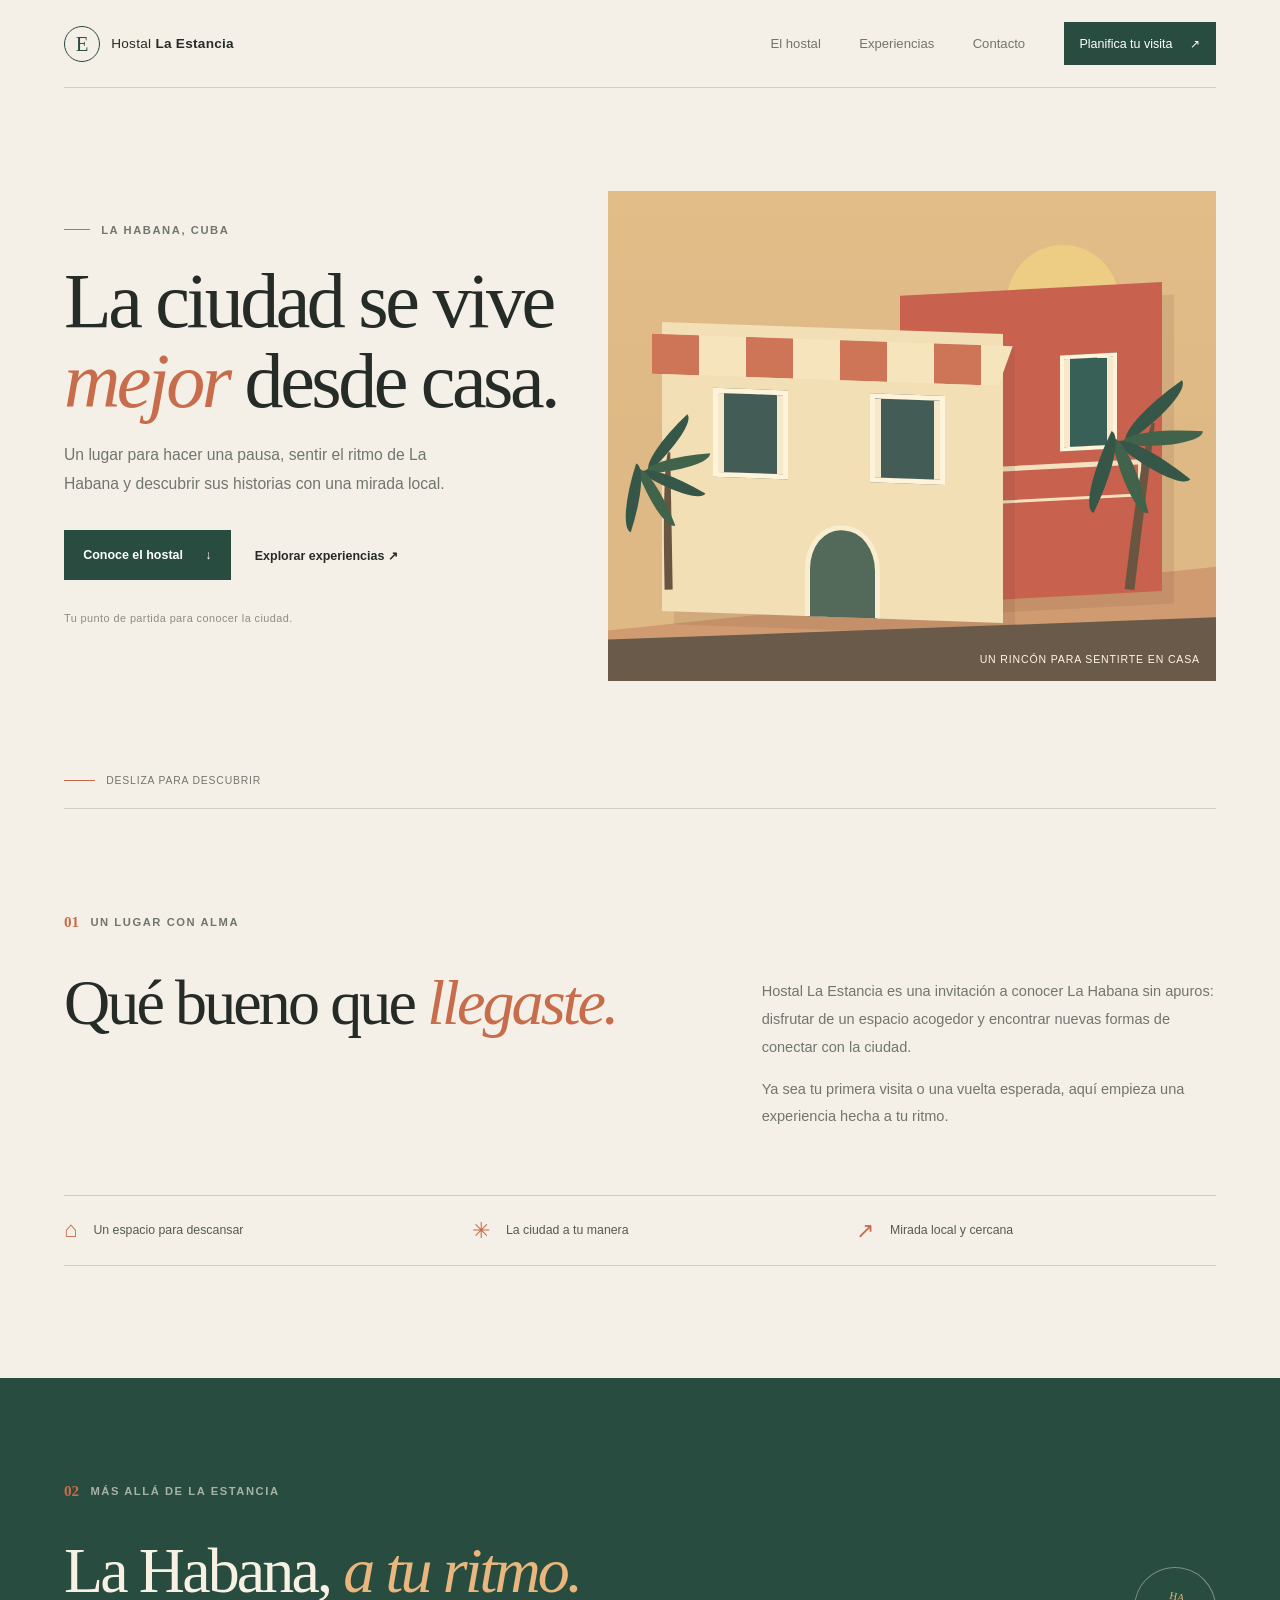
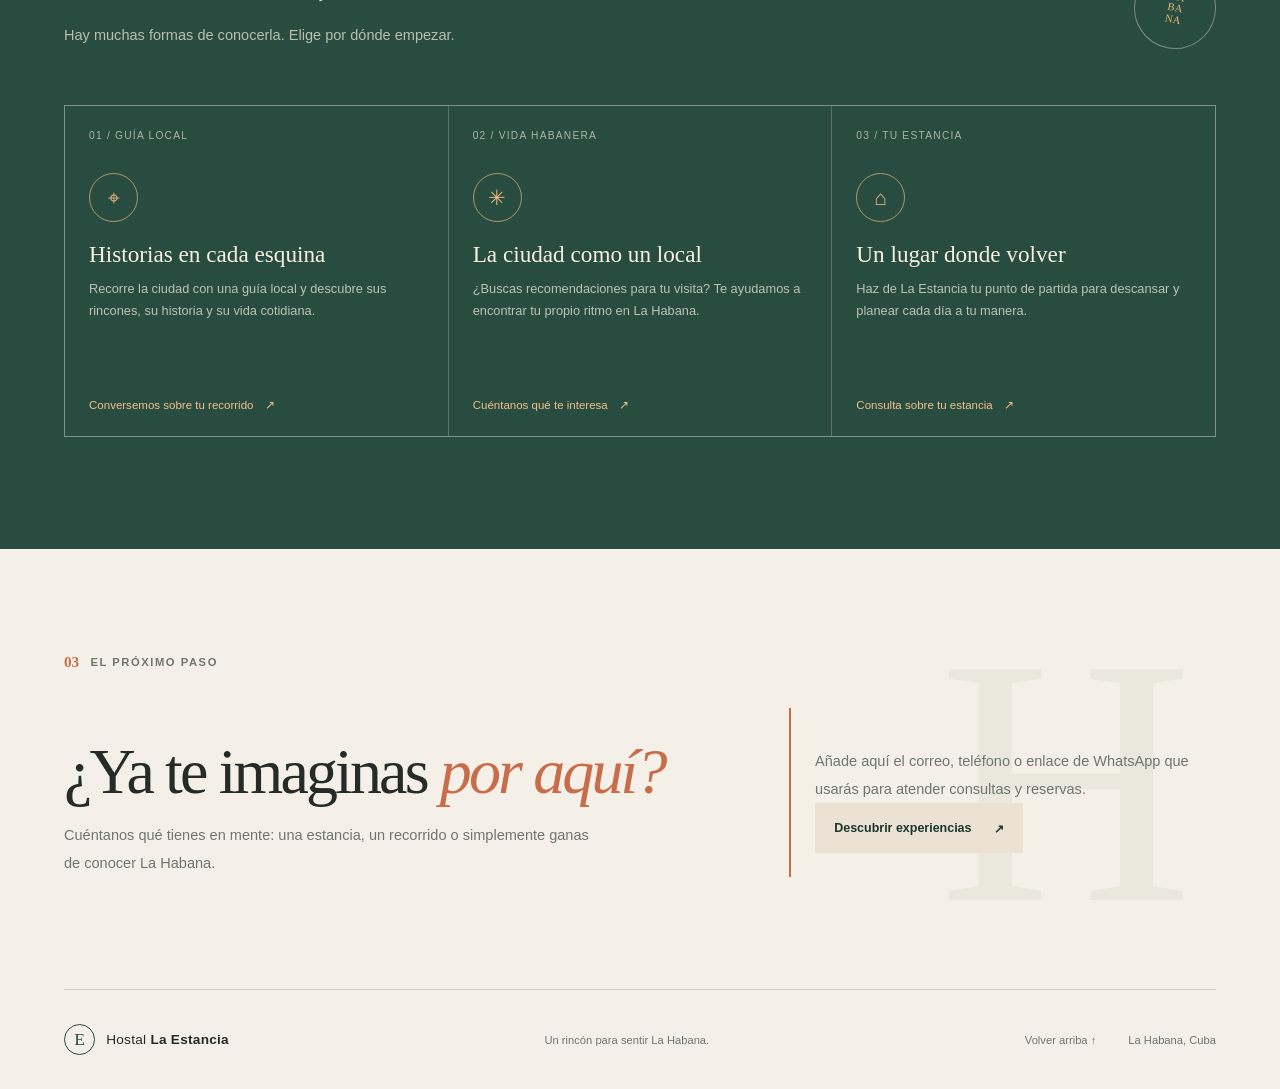
==== index.html @ 51feca21 "Agregar archivos HTML, CSS y JavaScript para la estructura y funcionalidad del sitio web del Hostal " ====
<!doctype html>
<html lang="es">
  <head>
    <meta charset="utf-8">
    <meta name="viewport" content="width=device-width, initial-scale=1">
    <meta name="theme-color" content="#f5f0e7">
    <meta
      name="description"
      content="Descubre Hostal La Estancia: un lugar acogedor para alojarte y conocer La Habana con una mirada local."
    >
    <title>Hostal La Estancia | Vive La Habana</title>
    <link rel="stylesheet" href="styles.css">
    <script src="script.js" defer></script>
  </head>
  <body>
    <a class="skip-link" href="#contenido">Saltar al contenido</a>

    <header class="site-header">
      <a class="brand" href="#inicio" aria-label="Hostal La Estancia, inicio">
        <span class="brand__mark" aria-hidden="true">E</span>
        <span class="brand__name">Hostal <strong>La Estancia</strong></span>
      </a>
      <button
        class="nav-toggle"
        type="button"
        aria-expanded="false"
        aria-controls="site-nav"
        aria-label="Abrir menú"
      >
        <span></span>
        <span></span>
      </button>
      <nav class="site-nav" id="site-nav" aria-label="Navegación principal">
        <a href="#estancia">El hostal</a>
        <a href="#experiencias">Experiencias</a>
        <a href="#contacto">Contacto</a>
        <a class="nav-cta" href="#contacto">Planifica tu visita <span aria-hidden="true">↗</span></a>
      </nav>
    </header>

    <main id="contenido">
      <section class="hero section-wrap" id="inicio" aria-labelledby="hero-title">
        <div class="hero__copy">
          <p class="eyebrow"><span class="eyebrow__line"></span> La Habana, Cuba</p>
          <h1 id="hero-title">La ciudad se vive <em>mejor</em> desde casa.</h1>
          <p class="hero__intro">
            Un lugar para hacer una pausa, sentir el ritmo de La Habana y descubrir
            sus historias con una mirada local.
          </p>
          <div class="hero__actions">
            <a class="button button--dark" href="#estancia">Conoce el hostal <span aria-hidden="true">↓</span></a>
            <a class="text-link" href="#experiencias">Explorar experiencias <span aria-hidden="true">↗</span></a>
          </div>
          <p class="hero__note">Tu punto de partida para conocer la ciudad.</p>
        </div>
        <div class="hero-art" role="img" aria-label="Ilustración de una calle habanera con balcones y palmeras">
          <div class="hero-art__sun"></div>
          <div class="hero-art__building hero-art__building--back">
            <span class="hero-art__window"></span>
            <span class="hero-art__window"></span>
            <span class="hero-art__balcony"></span>
          </div>
          <div class="hero-art__building hero-art__building--front">
            <span class="hero-art__awning"></span>
            <span class="hero-art__window"></span>
            <span class="hero-art__window"></span>
            <span class="hero-art__door"></span>
          </div>
          <div class="hero-art__palm hero-art__palm--one"><i></i><i></i><i></i><i></i><i></i></div>
          <div class="hero-art__palm hero-art__palm--two"><i></i><i></i><i></i><i></i><i></i></div>
          <div class="hero-art__street"></div>
          <span class="hero-art__caption">Un rincón para sentirte en casa</span>
        </div>
        <a class="scroll-cue" href="#estancia" aria-label="Desplazarse a la sección El hostal">
          <span></span> Desliza para descubrir
        </a>
      </section>

      <section class="intro section-wrap" id="estancia" aria-labelledby="intro-title">
        <div class="section-kicker"><span>01</span> Un lugar con alma</div>
        <div class="intro__content">
          <h2 id="intro-title">Qué bueno que <em>llegaste.</em></h2>
          <div class="intro__text">
            <p>
              Hostal La Estancia es una invitación a conocer La Habana sin apuros:
              disfrutar de un espacio acogedor y encontrar nuevas formas de conectar
              con la ciudad.
            </p>
            <p>
              Ya sea tu primera visita o una vuelta esperada, aquí empieza una
              experiencia hecha a tu ritmo.
            </p>
          </div>
        </div>
        <div class="values-strip">
          <div><span class="value-icon" aria-hidden="true">⌂</span><span>Un espacio para descansar</span></div>
          <div><span class="value-icon" aria-hidden="true">✳</span><span>La ciudad a tu manera</span></div>
          <div><span class="value-icon" aria-hidden="true">↗</span><span>Mirada local y cercana</span></div>
        </div>
      </section>

      <section class="experiences" id="experiencias" aria-labelledby="experiences-title">
        <div class="section-wrap">
          <div class="section-kicker section-kicker--light"><span>02</span> Más allá de la estancia</div>
          <div class="experiences__heading">
            <div>
              <h2 id="experiences-title">La Habana, <em>a tu ritmo.</em></h2>
              <p>Hay muchas formas de conocerla. Elige por dónde empezar.</p>
            </div>
            <span class="experiences__stamp" aria-hidden="true">HA<br>BA<br>NA</span>
          </div>
          <div class="experience-grid">
            <article class="experience-card experience-card--guide">
              <span class="experience-card__number">01 / GUÍA LOCAL</span>
              <div class="experience-card__icon" aria-hidden="true">⌖</div>
              <h3>Historias en cada esquina</h3>
              <p>Recorre la ciudad con una guía local y descubre sus rincones, su historia y su vida cotidiana.</p>
              <a href="#contacto" class="experience-card__link">Conversemos sobre tu recorrido <span aria-hidden="true">↗</span></a>
            </article>
            <article class="experience-card experience-card--city">
              <span class="experience-card__number">02 / VIDA HABANERA</span>
              <div class="experience-card__icon" aria-hidden="true">✳</div>
              <h3>La ciudad como un local</h3>
              <p>¿Buscas recomendaciones para tu visita? Te ayudamos a encontrar tu propio ritmo en La Habana.</p>
              <a href="#contacto" class="experience-card__link">Cuéntanos qué te interesa <span aria-hidden="true">↗</span></a>
            </article>
            <article class="experience-card experience-card--stay">
              <span class="experience-card__number">03 / TU ESTANCIA</span>
              <div class="experience-card__icon" aria-hidden="true">⌂</div>
              <h3>Un lugar donde volver</h3>
              <p>Haz de La Estancia tu punto de partida para descansar y planear cada día a tu manera.</p>
              <a href="#contacto" class="experience-card__link">Consulta sobre tu estancia <span aria-hidden="true">↗</span></a>
            </article>
          </div>
        </div>
      </section>

      <section class="contact section-wrap" id="contacto" aria-labelledby="contact-title">
        <div class="contact__ornament" aria-hidden="true">H</div>
        <div class="section-kicker"><span>03</span> El próximo paso</div>
        <div class="contact__content">
          <div>
            <h2 id="contact-title">¿Ya te imaginas <em>por aquí?</em></h2>
            <p>
              Cuéntanos qué tienes en mente: una estancia, un recorrido o simplemente
              ganas de conocer La Habana.
            </p>
          </div>
          <div class="contact__action">
            <p>Añade aquí el correo, teléfono o enlace de WhatsApp que usarás para atender consultas y reservas.</p>
            <a class="button button--light" href="#experiencias">Descubrir experiencias <span aria-hidden="true">↗</span></a>
          </div>
        </div>
      </section>
    </main>

    <footer class="site-footer">
      <a class="brand brand--footer" href="#inicio">
        <span class="brand__mark" aria-hidden="true">E</span>
        <span class="brand__name">Hostal <strong>La Estancia</strong></span>
      </a>
      <p>Un rincón para sentir La Habana.</p>
      <a class="footer-top" href="#inicio">Volver arriba ↑</a>
      <span class="footer-copy">La Habana, Cuba</span>
    </footer>
  </body>
</html>
---- styles.css ----
:root {
  color-scheme: light;
  --paper: #f5f0e7;
  --paper-deep: #ebe2d3;
  --ink: #252c27;
  --muted: #6f766f;
  --green: #284c3f;
  --green-dark: #19372e;
  --orange: #c86d4b;
  --yellow: #e8ba6e;
  --line: rgba(37, 44, 39, 0.18);
  --serif: Georgia, "Times New Roman", serif;
  --sans: "Segoe UI", Arial, sans-serif;
}

* {
  box-sizing: border-box;
}

html {
  scroll-behavior: smooth;
  scroll-padding-top: 6rem;
}

body {
  margin: 0;
  background: var(--paper);
  color: var(--ink);
  font-family: var(--sans);
  -webkit-font-smoothing: antialiased;
}

a {
  color: inherit;
}

a:focus-visible,
button:focus-visible {
  outline: 3px solid var(--orange);
  outline-offset: 4px;
}

.skip-link {
  position: absolute;
  z-index: 20;
  top: 0.75rem;
  left: 0.75rem;
  padding: 0.75rem 1rem;
  transform: translateY(-160%);
  background: var(--ink);
  color: white;
}

.skip-link:focus {
  transform: translateY(0);
}

.section-wrap,
.site-header,
.site-footer {
  width: min(100% - 8rem, 1280px);
  margin-inline: auto;
}

.site-header {
  position: relative;
  z-index: 5;
  display: flex;
  min-height: 88px;
  align-items: center;
  justify-content: space-between;
  border-bottom: 1px solid var(--line);
}

.brand {
  display: inline-flex;
  align-items: center;
  gap: 0.7rem;
  text-decoration: none;
}

.brand__mark {
  display: grid;
  width: 36px;
  aspect-ratio: 1;
  place-items: center;
  border: 1px solid var(--green);
  border-radius: 50%;
  color: var(--green);
  font-family: var(--serif);
  font-size: 1.3rem;
}

.brand__name {
  font-size: 0.85rem;
  letter-spacing: 0.02em;
}

.brand__name strong {
  font-weight: 700;
}

.site-nav {
  display: flex;
  align-items: center;
  gap: clamp(1.3rem, 3vw, 2.8rem);
}

.site-nav > a:not(.nav-cta) {
  color: var(--muted);
  font-size: 0.82rem;
  text-decoration: none;
  transition: color 160ms ease;
}

.site-nav > a:not(.nav-cta):hover,
.text-link:hover,
.footer-top:hover {
  color: var(--orange);
}

.nav-cta {
  display: inline-flex;
  min-height: 43px;
  align-items: center;
  gap: 1.1rem;
  padding: 0.65rem 1rem;
  background: var(--green);
  color: #fff;
  font-size: 0.78rem;
  text-decoration: none;
  transition: background 160ms ease;
}

.nav-cta:hover,
.button--dark:hover {
  background: var(--green-dark);
}

.nav-toggle {
  display: none;
}

.hero {
  position: relative;
  display: grid;
  min-height: min(720px, calc(100svh - 88px));
  grid-template-columns: 0.9fr 1.1fr;
  align-items: center;
  gap: 4%;
  padding-block: 4.5rem 6rem;
}

.hero__copy {
  position: relative;
  z-index: 1;
  max-width: 550px;
  padding-bottom: 1.5rem;
}

.eyebrow,
.section-kicker {
  display: flex;
  align-items: center;
  gap: 0.7rem;
  color: var(--muted);
  font-size: 0.7rem;
  font-weight: 600;
  letter-spacing: 0.14em;
  text-transform: uppercase;
}

.eyebrow__line {
  display: inline-block;
  width: 26px;
  height: 1px;
  background: var(--orange);
}

h1,
h2,
h3,
p {
  margin-top: 0;
}

h1,
h2 {
  font-family: var(--serif);
  font-weight: 500;
  letter-spacing: -0.045em;
}

.hero h1 {
  max-width: 570px;
  margin: 1.6rem 0 1.25rem;
  font-size: clamp(3.2rem, 6.1vw, 5.7rem);
  line-height: 1.02;
}

h1 em,
h2 em {
  color: var(--orange);
  font-weight: 500;
}

.hero__intro {
  max-width: 410px;
  margin-bottom: 2rem;
  color: var(--muted);
  font-size: 0.98rem;
  line-height: 1.85;
}

.hero__actions {
  display: flex;
  align-items: center;
  gap: 1.5rem;
}

.button {
  display: inline-flex;
  min-height: 50px;
  align-items: center;
  justify-content: center;
  gap: 1.4rem;
  padding: 0.85rem 1.2rem;
  font-size: 0.78rem;
  font-weight: 600;
  text-decoration: none;
  transition: background 160ms ease, color 160ms ease;
}

.button--dark {
  background: var(--green);
  color: #fff;
}

.text-link {
  color: var(--ink);
  font-size: 0.78rem;
  font-weight: 600;
  text-decoration: none;
  transition: color 160ms ease;
}

.hero__note {
  margin: 2rem 0 0;
  color: #8c8d82;
  font-size: 0.68rem;
  letter-spacing: 0.04em;
}

.hero-art {
  position: relative;
  min-height: 490px;
  overflow: hidden;
  isolation: isolate;
  background:
    linear-gradient(180deg, rgba(247, 214, 157, 0.12), transparent 49%),
    #dfb985;
}

.hero-art::before {
  position: absolute;
  z-index: -1;
  inset: auto -12% 0;
  height: 25%;
  background: #d19b71;
  content: "";
  transform: skewY(-6deg);
  transform-origin: right;
}

.hero-art__sun {
  position: absolute;
  top: 11%;
  right: 16%;
  width: 112px;
  aspect-ratio: 1;
  border-radius: 50%;
  background: #edcc83;
}

.hero-art__building {
  position: absolute;
  bottom: 17%;
  box-shadow: 12px 13px 0 rgba(112, 75, 58, 0.13);
}

.hero-art__building--back {
  z-index: 0;
  top: 20%;
  right: 9%;
  bottom: 17%;
  width: 43%;
  background: #c8624e;
  transform: skewY(-3deg);
}

.hero-art__building--front {
  z-index: 1;
  left: 9%;
  bottom: 13%;
  width: 56%;
  height: 59%;
  background: #f2dfb6;
  transform: skewY(2deg);
}

.hero-art__window {
  position: absolute;
  top: 22%;
  left: 15%;
  width: 22%;
  height: 31%;
  border: 5px solid #fff3d9;
  background: #435c55;
  box-shadow: inset 6px 0 #f6e8c9, inset -6px 0 #f6e8c9;
}

.hero-art__window + .hero-art__window {
  left: 61%;
}

.hero-art__building--back .hero-art__window {
  border-width: 4px;
  background: #396057;
}

.hero-art__balcony {
  position: absolute;
  top: 57%;
  left: 10%;
  width: 82%;
  height: 12%;
  border: 3px solid #f5e1be;
  border-top: 5px solid #f5e1be;
}

.hero-art__awning {
  position: absolute;
  top: 4%;
  left: -3%;
  width: 106%;
  height: 14%;
  background: repeating-linear-gradient(90deg, #ce7457 0 13%, #f6e4bd 13% 26%);
  clip-path: polygon(0 0, 100% 0, 96% 100%, 0 100%);
}

.hero-art__door {
  position: absolute;
  right: 36%;
  bottom: 0;
  width: 22%;
  height: 32%;
  border: 5px solid #f9edcf;
  border-bottom: 0;
  background: #536959;
  border-radius: 48% 48% 0 0;
}

.hero-art__palm {
  position: absolute;
  z-index: 2;
  bottom: 14%;
  width: 130px;
  height: 250px;
}

.hero-art__palm--one {
  right: 4%;
  transform: scale(0.82);
}

.hero-art__palm--two {
  left: -3%;
  bottom: 10%;
  transform: scale(0.67) rotate(-8deg);
}

.hero-art__palm::before {
  position: absolute;
  bottom: 0;
  left: 62px;
  width: 12px;
  height: 82%;
  border-radius: 80% 0 0;
  background: #695540;
  content: "";
  transform: rotate(7deg);
  transform-origin: bottom;
}

.hero-art__palm i {
  position: absolute;
  top: 20%;
  left: 57px;
  width: 100px;
  height: 24px;
  border-radius: 100% 0;
  background: #365747;
  transform: rotate(-35deg);
  transform-origin: left center;
}

.hero-art__palm i:nth-child(2) { transform: rotate(4deg); background: #41634b; }
.hero-art__palm i:nth-child(3) { transform: rotate(39deg); }
.hero-art__palm i:nth-child(4) { transform: rotate(77deg); background: #41634b; }
.hero-art__palm i:nth-child(5) { transform: rotate(116deg); }

.hero-art__street {
  position: absolute;
  z-index: 2;
  right: 0;
  bottom: 0;
  left: 0;
  height: 13%;
  background: #6a5a4a;
  clip-path: polygon(0 35%, 100% 0, 100% 100%, 0 100%);
}

.hero-art__caption {
  position: absolute;
  z-index: 3;
  right: 1rem;
  bottom: 1rem;
  color: #fff6e8;
  font-size: 0.66rem;
  letter-spacing: 0.08em;
  text-transform: uppercase;
}

.scroll-cue {
  position: absolute;
  bottom: 1.4rem;
  left: 0;
  display: flex;
  align-items: center;
  gap: 0.7rem;
  color: var(--muted);
  font-size: 0.65rem;
  letter-spacing: 0.08em;
  text-decoration: none;
  text-transform: uppercase;
}

.scroll-cue span {
  width: 31px;
  height: 1px;
  background: var(--orange);
}

.intro {
  padding-block: 6.5rem 7rem;
  border-top: 1px solid var(--line);
}

.section-kicker {
  color: var(--muted);
}

.section-kicker > span {
  color: var(--orange);
  font-family: var(--serif);
  font-size: 0.95rem;
  letter-spacing: 0;
}

.intro__content {
  display: grid;
  grid-template-columns: 1fr 0.78fr;
  gap: 10%;
  align-items: start;
  margin-top: 2.3rem;
}

h2 {
  margin-bottom: 0;
  font-size: clamp(2.7rem, 5vw, 4.6rem);
  line-height: 1.08;
}

.intro__text {
  padding-top: 0.65rem;
}

.intro__text p,
.experiences__heading > div > p,
.contact__content > div > p {
  color: var(--muted);
  font-size: 0.91rem;
  line-height: 1.9;
}

.intro__text p:last-child {
  margin-bottom: 0;
}

.values-strip {
  display: grid;
  grid-template-columns: repeat(3, 1fr);
  margin-top: 4rem;
  border-top: 1px solid var(--line);
  border-bottom: 1px solid var(--line);
}

.values-strip > div {
  display: flex;
  align-items: center;
  gap: 1rem;
  padding: 1.3rem 1.5rem;
  color: #535b53;
  font-size: 0.77rem;
}

.values-strip > div:first-child {
  padding-left: 0;
}

.value-icon {
  color: var(--orange);
  font-family: var(--serif);
  font-size: 1.4rem;
}

.experiences {
  padding-block: 6.5rem 7rem;
  background: var(--green);
  color: #f7f0e3;
}

.section-kicker--light {
  color: rgba(247, 240, 227, 0.62);
}

.experiences__heading {
  display: flex;
  align-items: end;
  justify-content: space-between;
  margin-top: 2.3rem;
}

.experiences h2 {
  max-width: 680px;
}

.experiences h2 em {
  color: #e9b77d;
}

.experiences__heading > div > p {
  margin: 1rem 0 0;
  color: rgba(247, 240, 227, 0.7);
}

.experiences__stamp {
  display: grid;
  width: 82px;
  aspect-ratio: 1;
  place-content: center;
  border: 1px solid rgba(247, 240, 227, 0.4);
  border-radius: 50%;
  color: #e9b77d;
  font-family: var(--serif);
  font-size: 0.67rem;
  line-height: 1.05;
  text-align: center;
  transform: rotate(11deg);
}

.experience-grid {
  display: grid;
  grid-template-columns: repeat(3, 1fr);
  gap: 1px;
  margin-top: 3.5rem;
  background: rgba(247, 240, 227, 0.24);
  border: 1px solid rgba(247, 240, 227, 0.24);
}

.experience-card {
  position: relative;
  display: flex;
  min-height: 330px;
  flex-direction: column;
  align-items: flex-start;
  padding: 1.5rem;
  background: var(--green);
}

.experience-card__number {
  color: rgba(247, 240, 227, 0.64);
  font-size: 0.64rem;
  letter-spacing: 0.12em;
}

.experience-card__icon {
  display: grid;
  width: 49px;
  aspect-ratio: 1;
  margin-top: 2rem;
  place-items: center;
  border: 1px solid rgba(233, 183, 125, 0.7);
  border-radius: 50%;
  color: #e9b77d;
  font-family: var(--serif);
  font-size: 1.3rem;
}

.experience-card h3 {
  margin: 1.2rem 0 0.6rem;
  font-family: var(--serif);
  font-size: 1.45rem;
  font-weight: 500;
}

.experience-card p {
  max-width: 330px;
  margin-bottom: 1.3rem;
  color: rgba(247, 240, 227, 0.72);
  font-size: 0.8rem;
  line-height: 1.75;
}

.experience-card__link {
  display: inline-flex;
  align-items: center;
  gap: 0.7rem;
  margin-top: auto;
  color: #f1c18b;
  font-size: 0.72rem;
  text-decoration: none;
}

.experience-card__link:hover {
  color: white;
}

.contact {
  position: relative;
  overflow: hidden;
  padding-block: 6.5rem 7rem;
}

.contact__ornament {
  position: absolute;
  top: 3.5rem;
  right: 2%;
  color: rgba(40, 76, 63, 0.055);
  font-family: var(--serif);
  font-size: 22rem;
  line-height: 1;
  pointer-events: none;
}

.contact__content {
  position: relative;
  display: grid;
  grid-template-columns: 1fr 0.7fr;
  gap: 10%;
  align-items: end;
  margin-top: 2.3rem;
}

.contact__content > div > p {
  max-width: 540px;
  margin: 1rem 0 0;
}

.contact__action {
  padding: 1.5rem;
  border-left: 2px solid var(--orange);
}

.contact__action p {
  color: var(--muted);
  font-size: 0.8rem;
  line-height: 1.8;
}

.button--light {
  background: var(--paper-deep);
  color: var(--green-dark);
}

.button--light:hover {
  background: #ded2bd;
}

.site-footer {
  display: grid;
  min-height: 100px;
  grid-template-columns: 1fr 1fr auto auto;
  align-items: center;
  gap: 2rem;
  border-top: 1px solid var(--line);
}

.brand--footer .brand__mark {
  width: 31px;
  font-size: 1.1rem;
}

.site-footer > p,
.footer-top,
.footer-copy {
  margin: 0;
  color: var(--muted);
  font-size: 0.7rem;
}

.footer-top {
  text-decoration: none;
  transition: color 160ms ease;
}

@media (max-width: 900px) {
  .section-wrap,
  .site-header,
  .site-footer {
    width: min(100% - 3rem, 700px);
  }

  .hero {
    min-height: unset;
    grid-template-columns: 1fr 1fr;
    gap: 2rem;
    padding-block: 4rem 5.5rem;
  }

  .hero-art {
    min-height: 400px;
  }

  .hero h1 {
    font-size: clamp(3rem, 7vw, 4.5rem);
  }

  .hero__actions {
    align-items: flex-start;
    flex-direction: column;
    gap: 1rem;
  }

  .experience-card {
    min-height: 355px;
    padding: 1.15rem;
  }

  .experience-card h3 {
    font-size: 1.3rem;
  }
}

@media (max-width: 640px) {
  html {
    scroll-padding-top: 5rem;
  }

  .section-wrap,
  .site-header,
  .site-footer {
    width: calc(100% - 2.5rem);
  }

  .site-header {
    min-height: 72px;
  }

  .nav-toggle {
    display: flex;
    width: 44px;
    height: 44px;
    flex-direction: column;
    align-items: center;
    justify-content: center;
    gap: 6px;
    border: 1px solid var(--line);
    background: transparent;
    color: var(--ink);
    cursor: pointer;
  }

  .nav-toggle span {
    width: 18px;
    height: 1px;
    background: currentColor;
    transition: transform 160ms ease;
  }

  .nav-toggle[aria-expanded="true"] span:first-child {
    transform: translateY(3.5px) rotate(45deg);
  }

  .nav-toggle[aria-expanded="true"] span:last-child {
    transform: translateY(-3.5px) rotate(-45deg);
  }

  .site-nav {
    position: absolute;
    top: calc(100% + 1px);
    right: -1.25rem;
    left: -1.25rem;
    display: none;
    align-items: stretch;
    flex-direction: column;
    gap: 0;
    padding: 0.6rem 1.25rem 1.1rem;
    border-bottom: 1px solid var(--line);
    background: var(--paper);
  }

  .site-nav.is-open {
    display: flex;
  }

  .site-nav > a:not(.nav-cta) {
    padding: 0.9rem 0;
    border-bottom: 1px solid var(--line);
  }

  .nav-cta {
    justify-content: space-between;
    margin-top: 0.9rem;
  }

  .hero {
    grid-template-columns: 1fr;
    gap: 2.5rem;
    padding-block: 3.6rem 5.2rem;
  }

  .hero__copy {
    padding-bottom: 0;
  }

  .hero h1 {
    max-width: 470px;
    margin-top: 1.2rem;
    font-size: clamp(3.15rem, 13vw, 4.5rem);
  }

  .hero__intro {
    font-size: 0.9rem;
  }

  .hero__actions {
    flex-direction: row;
    flex-wrap: wrap;
    gap: 1.2rem;
  }

  .hero-art {
    min-height: 360px;
  }

  .hero-art__palm--one {
    right: -1%;
  }

  .hero-art__building--front {
    left: 8%;
    width: 62%;
  }

  .scroll-cue {
    bottom: 1rem;
  }

  .intro,
  .experiences,
  .contact {
    padding-block: 4.5rem;
  }

  .intro__content,
  .contact__content {
    grid-template-columns: 1fr;
    gap: 1.4rem;
    margin-top: 1.7rem;
  }

  h2 {
    font-size: clamp(2.7rem, 11vw, 3.7rem);
  }

  .intro__text {
    padding-top: 0;
  }

  .values-strip {
    grid-template-columns: 1fr;
    margin-top: 2.5rem;
  }

  .values-strip > div,
  .values-strip > div:first-child {
    padding: 0.9rem 0;
    border-bottom: 1px solid var(--line);
  }

  .values-strip > div:last-child {
    border-bottom: 0;
  }

  .experiences__heading {
    align-items: start;
    gap: 1rem;
    margin-top: 1.7rem;
  }

  .experiences__stamp {
    width: 60px;
    flex: 0 0 auto;
    font-size: 0.55rem;
  }

  .experience-grid {
    grid-template-columns: 1fr;
    margin-top: 2rem;
  }

  .experience-card {
    min-height: 290px;
    padding: 1.35rem;
  }

  .experience-card__icon {
    margin-top: 1.5rem;
  }

  .contact__ornament {
    top: 1rem;
    right: -1rem;
    font-size: 15rem;
  }

  .contact__action {
    padding: 1.1rem;
  }

  .site-footer {
    grid-template-columns: 1fr auto;
    gap: 0.7rem 1rem;
    padding-block: 1.2rem;
  }

  .site-footer > p {
    grid-column: 1;
    grid-row: 2;
  }

  .footer-top {
    grid-column: 2;
    grid-row: 1;
    text-align: right;
  }

  .footer-copy {
    grid-column: 2;
    grid-row: 2;
    text-align: right;
  }
}

@media (prefers-reduced-motion: reduce) {
  *,
  *::before,
  *::after {
    scroll-behavior: auto !important;
    transition-duration: 0.01ms !important;
  }
}
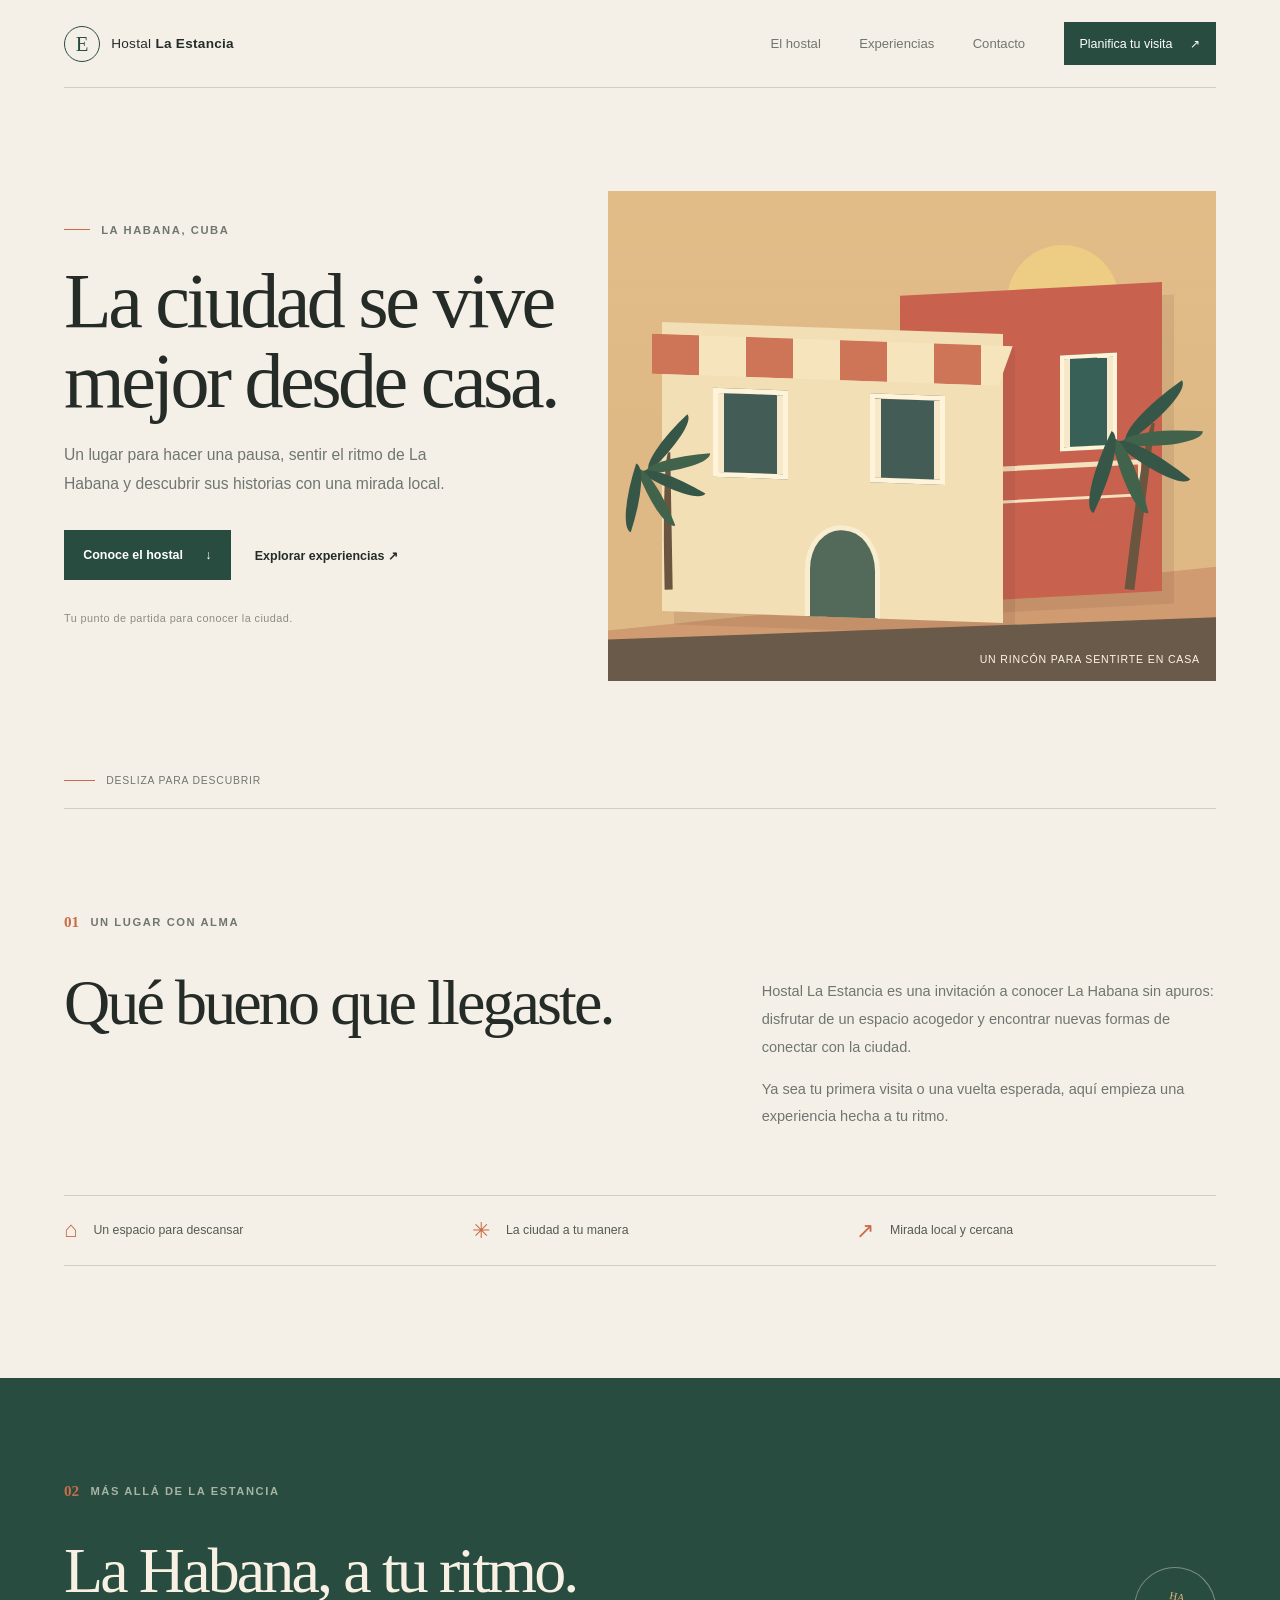
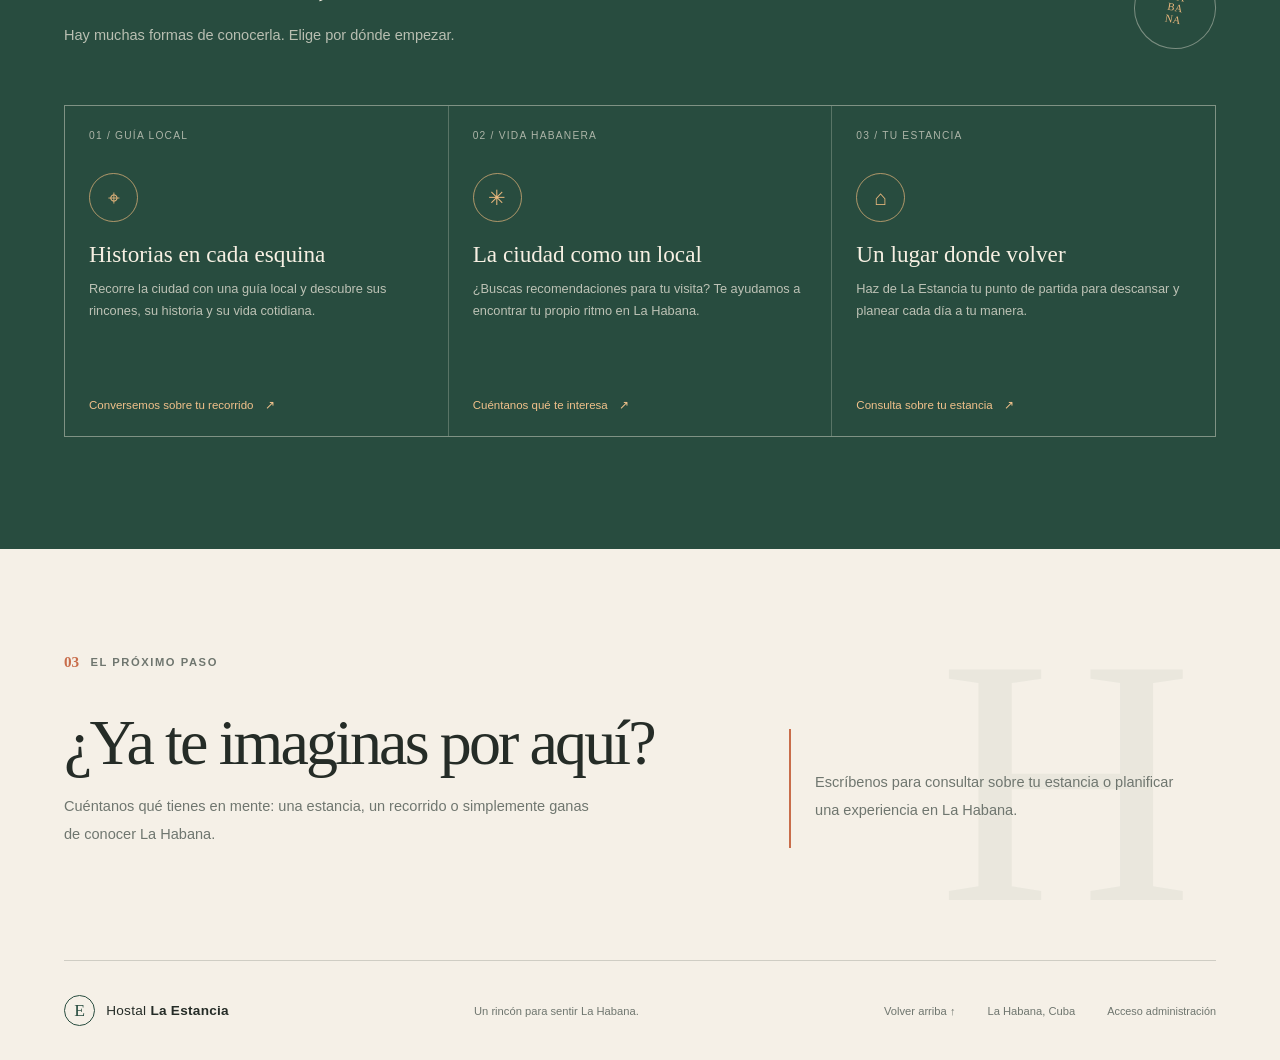
==== commit a371d376: "feat: add admin panel for site content management - Implemented admin.js for managing site content, " ====
--- a/index.html
+++ b/index.html
@@ -10,7 +10,8 @@
     >
     <title>Hostal La Estancia | Vive La Habana</title>
     <link rel="stylesheet" href="styles.css">
-    <script src="script.js" defer></script>
+    <script src="supabase-config.js"></script>
+    <script type="module" src="script.js"></script>
   </head>
   <body>
     <a class="skip-link" href="#contenido">Saltar al contenido</a>
@@ -39,11 +40,12 @@
     </header>
 
     <main id="contenido">
+      <p class="site-status section-wrap" data-site-status role="status" aria-live="polite" hidden></p>
       <section class="hero section-wrap" id="inicio" aria-labelledby="hero-title">
         <div class="hero__copy">
           <p class="eyebrow"><span class="eyebrow__line"></span> La Habana, Cuba</p>
-          <h1 id="hero-title">La ciudad se vive <em>mejor</em> desde casa.</h1>
-          <p class="hero__intro">
+          <h1 id="hero-title" data-content="hero_title">La ciudad se vive mejor desde casa.</h1>
+          <p class="hero__intro" data-content="hero_intro">
             Un lugar para hacer una pausa, sentir el ritmo de La Habana y descubrir
             sus historias con una mirada local.
           </p>
@@ -51,9 +53,10 @@
             <a class="button button--dark" href="#estancia">Conoce el hostal <span aria-hidden="true">↓</span></a>
             <a class="text-link" href="#experiencias">Explorar experiencias <span aria-hidden="true">↗</span></a>
           </div>
-          <p class="hero__note">Tu punto de partida para conocer la ciudad.</p>
+          <p class="hero__note" data-content="hero_note">Tu punto de partida para conocer la ciudad.</p>
         </div>
         <div class="hero-art" role="img" aria-label="Ilustración de una calle habanera con balcones y palmeras">
+          <img class="hero-art__photo" data-site-image="hero_image_url" alt="Vista de La Habana desde Hostal La Estancia" hidden>
           <div class="hero-art__sun"></div>
           <div class="hero-art__building hero-art__building--back">
             <span class="hero-art__window"></span>
@@ -79,14 +82,14 @@
       <section class="intro section-wrap" id="estancia" aria-labelledby="intro-title">
         <div class="section-kicker"><span>01</span> Un lugar con alma</div>
         <div class="intro__content">
-          <h2 id="intro-title">Qué bueno que <em>llegaste.</em></h2>
+          <h2 id="intro-title" data-content="intro_title">Qué bueno que llegaste.</h2>
           <div class="intro__text">
-            <p>
+            <p data-content="intro_paragraph_1">
               Hostal La Estancia es una invitación a conocer La Habana sin apuros:
               disfrutar de un espacio acogedor y encontrar nuevas formas de conectar
               con la ciudad.
             </p>
-            <p>
+            <p data-content="intro_paragraph_2">
               Ya sea tu primera visita o una vuelta esperada, aquí empieza una
               experiencia hecha a tu ritmo.
             </p>
@@ -99,13 +102,28 @@
         </div>
       </section>
 
+      <section class="gallery section-wrap" id="fotos" aria-labelledby="gallery-title" hidden>
+        <div class="section-kicker"><span>+</span> Un vistazo</div>
+        <h2 id="gallery-title">Postales de <em>La Estancia.</em></h2>
+        <div class="gallery__grid">
+          <figure class="gallery__item" data-gallery-item hidden>
+            <img data-site-image="room_image_url" alt="Habitación del Hostal La Estancia">
+            <figcaption>Un lugar para descansar</figcaption>
+          </figure>
+          <figure class="gallery__item" data-gallery-item hidden>
+            <img data-site-image="experience_image_url" alt="Experiencia local en La Habana">
+            <figcaption>La ciudad a tu manera</figcaption>
+          </figure>
+        </div>
+      </section>
+
       <section class="experiences" id="experiencias" aria-labelledby="experiences-title">
         <div class="section-wrap">
           <div class="section-kicker section-kicker--light"><span>02</span> Más allá de la estancia</div>
           <div class="experiences__heading">
             <div>
-              <h2 id="experiences-title">La Habana, <em>a tu ritmo.</em></h2>
-              <p>Hay muchas formas de conocerla. Elige por dónde empezar.</p>
+              <h2 id="experiences-title" data-content="experience_title">La Habana, a tu ritmo.</h2>
+              <p data-content="experience_intro">Hay muchas formas de conocerla. Elige por dónde empezar.</p>
             </div>
             <span class="experiences__stamp" aria-hidden="true">HA<br>BA<br>NA</span>
           </div>
@@ -113,22 +131,22 @@
             <article class="experience-card experience-card--guide">
               <span class="experience-card__number">01 / GUÍA LOCAL</span>
               <div class="experience-card__icon" aria-hidden="true">⌖</div>
-              <h3>Historias en cada esquina</h3>
-              <p>Recorre la ciudad con una guía local y descubre sus rincones, su historia y su vida cotidiana.</p>
+              <h3 data-content="guide_title">Historias en cada esquina</h3>
+              <p data-content="guide_description">Recorre la ciudad con una guía local y descubre sus rincones, su historia y su vida cotidiana.</p>
               <a href="#contacto" class="experience-card__link">Conversemos sobre tu recorrido <span aria-hidden="true">↗</span></a>
             </article>
             <article class="experience-card experience-card--city">
               <span class="experience-card__number">02 / VIDA HABANERA</span>
               <div class="experience-card__icon" aria-hidden="true">✳</div>
-              <h3>La ciudad como un local</h3>
-              <p>¿Buscas recomendaciones para tu visita? Te ayudamos a encontrar tu propio ritmo en La Habana.</p>
+              <h3 data-content="local_title">La ciudad como un local</h3>
+              <p data-content="local_description">¿Buscas recomendaciones para tu visita? Te ayudamos a encontrar tu propio ritmo en La Habana.</p>
               <a href="#contacto" class="experience-card__link">Cuéntanos qué te interesa <span aria-hidden="true">↗</span></a>
             </article>
             <article class="experience-card experience-card--stay">
               <span class="experience-card__number">03 / TU ESTANCIA</span>
               <div class="experience-card__icon" aria-hidden="true">⌂</div>
-              <h3>Un lugar donde volver</h3>
-              <p>Haz de La Estancia tu punto de partida para descansar y planear cada día a tu manera.</p>
+              <h3 data-content="stay_title">Un lugar donde volver</h3>
+              <p data-content="stay_description">Haz de La Estancia tu punto de partida para descansar y planear cada día a tu manera.</p>
               <a href="#contacto" class="experience-card__link">Consulta sobre tu estancia <span aria-hidden="true">↗</span></a>
             </article>
           </div>
@@ -140,15 +158,16 @@
         <div class="section-kicker"><span>03</span> El próximo paso</div>
         <div class="contact__content">
           <div>
-            <h2 id="contact-title">¿Ya te imaginas <em>por aquí?</em></h2>
-            <p>
+            <h2 id="contact-title" data-content="contact_title">¿Ya te imaginas por aquí?</h2>
+            <p data-content="contact_intro">
               Cuéntanos qué tienes en mente: una estancia, un recorrido o simplemente
               ganas de conocer La Habana.
             </p>
           </div>
           <div class="contact__action">
-            <p>Añade aquí el correo, teléfono o enlace de WhatsApp que usarás para atender consultas y reservas.</p>
-            <a class="button button--light" href="#experiencias">Descubrir experiencias <span aria-hidden="true">↗</span></a>
+            <p data-contact-placeholder>Escríbenos para consultar sobre tu estancia o planificar una experiencia en La Habana.</p>
+            <div class="contact__links" data-contact-links hidden></div>
+            <p class="contact__address" data-content="address"></p>
           </div>
         </div>
       </section>
@@ -161,7 +180,8 @@
       </a>
       <p>Un rincón para sentir La Habana.</p>
       <a class="footer-top" href="#inicio">Volver arriba ↑</a>
-      <span class="footer-copy">La Habana, Cuba</span>
+      <span class="footer-copy" data-content="address">La Habana, Cuba</span>
+      <a class="footer-admin" href="admin.html">Acceso administración</a>
     </footer>
   </body>
 </html>
--- a/styles.css
+++ b/styles.css
@@ -261,6 +261,32 @@
     #dfb985;
 }
 
+.hero-art__photo {
+  position: absolute;
+  z-index: 1;
+  inset: 0;
+  width: 100%;
+  height: 100%;
+  object-fit: cover;
+}
+
+.hero-art.has-photo {
+  background: #d7c6a9;
+}
+
+.hero-art.has-photo::before,
+.hero-art.has-photo > :not(.hero-art__photo):not(.hero-art__caption) {
+  display: none;
+}
+
+.hero-art.has-photo .hero-art__caption {
+  right: 0;
+  bottom: 0;
+  left: 0;
+  padding: 1.2rem 1rem 0.9rem;
+  background: linear-gradient(transparent, rgba(20, 32, 27, 0.72));
+}
+
 .hero-art::before {
   position: absolute;
   z-index: -1;
@@ -454,6 +480,57 @@
 .intro {
   padding-block: 6.5rem 7rem;
   border-top: 1px solid var(--line);
+}
+
+.gallery {
+  padding-block: 1rem 6rem;
+}
+
+.gallery h2 {
+  margin-top: 1.4rem;
+}
+
+.gallery__grid {
+  display: grid;
+  grid-template-columns: repeat(2, minmax(0, 1fr));
+  gap: 1rem;
+  margin-top: 2rem;
+}
+
+.gallery__item {
+  position: relative;
+  min-height: 260px;
+  margin: 0;
+  overflow: hidden;
+  background: var(--paper-deep);
+}
+
+.gallery__item img {
+  display: block;
+  width: 100%;
+  height: 100%;
+  min-height: 260px;
+  object-fit: cover;
+}
+
+.gallery__item figcaption {
+  position: absolute;
+  right: 0;
+  bottom: 0;
+  left: 0;
+  padding: 2.2rem 1rem 0.9rem;
+  background: linear-gradient(transparent, rgba(20, 32, 27, 0.72));
+  color: white;
+  font-size: 0.75rem;
+}
+
+.site-status:not([hidden]) {
+  margin-block: 1rem;
+  padding: 0.85rem 1rem;
+  border-left: 3px solid var(--orange);
+  background: var(--paper-deep);
+  color: var(--ink);
+  font-size: 0.8rem;
 }
 
 .section-kicker {
@@ -678,6 +755,25 @@
   line-height: 1.8;
 }
 
+.contact__links {
+  display: flex;
+  flex-wrap: wrap;
+  gap: 0.75rem;
+}
+
+.contact__links .button {
+  background: var(--green);
+  color: white;
+}
+
+.contact__links .button:hover {
+  background: var(--green-dark);
+}
+
+.contact__address:empty {
+  display: none;
+}
+
 .button--light {
   background: var(--paper-deep);
   color: var(--green-dark);
@@ -690,7 +786,7 @@
 .site-footer {
   display: grid;
   min-height: 100px;
-  grid-template-columns: 1fr 1fr auto auto;
+  grid-template-columns: 1fr 1fr auto auto auto;
   align-items: center;
   gap: 2rem;
   border-top: 1px solid var(--line);
@@ -712,6 +808,16 @@
 .footer-top {
   text-decoration: none;
   transition: color 160ms ease;
+}
+
+.footer-admin {
+  color: var(--muted);
+  font-size: 0.68rem;
+  text-decoration: none;
+}
+
+.footer-admin:hover {
+  color: var(--orange);
 }
 
 @media (max-width: 900px) {
@@ -854,6 +960,14 @@
     min-height: 360px;
   }
 
+  .gallery {
+    padding-block: 0 4.5rem;
+  }
+
+  .gallery__grid {
+    grid-template-columns: 1fr;
+  }
+
   .hero-art__palm--one {
     right: -1%;
   }
@@ -960,6 +1074,11 @@
     grid-column: 2;
     grid-row: 2;
     text-align: right;
+  }
+
+  .footer-admin {
+    grid-column: 1 / -1;
+    grid-row: 3;
   }
 }
 
@@ -971,3 +1090,7 @@
     transition-duration: 0.01ms !important;
   }
 }
+
+[hidden] {
+  display: none !important;
+}
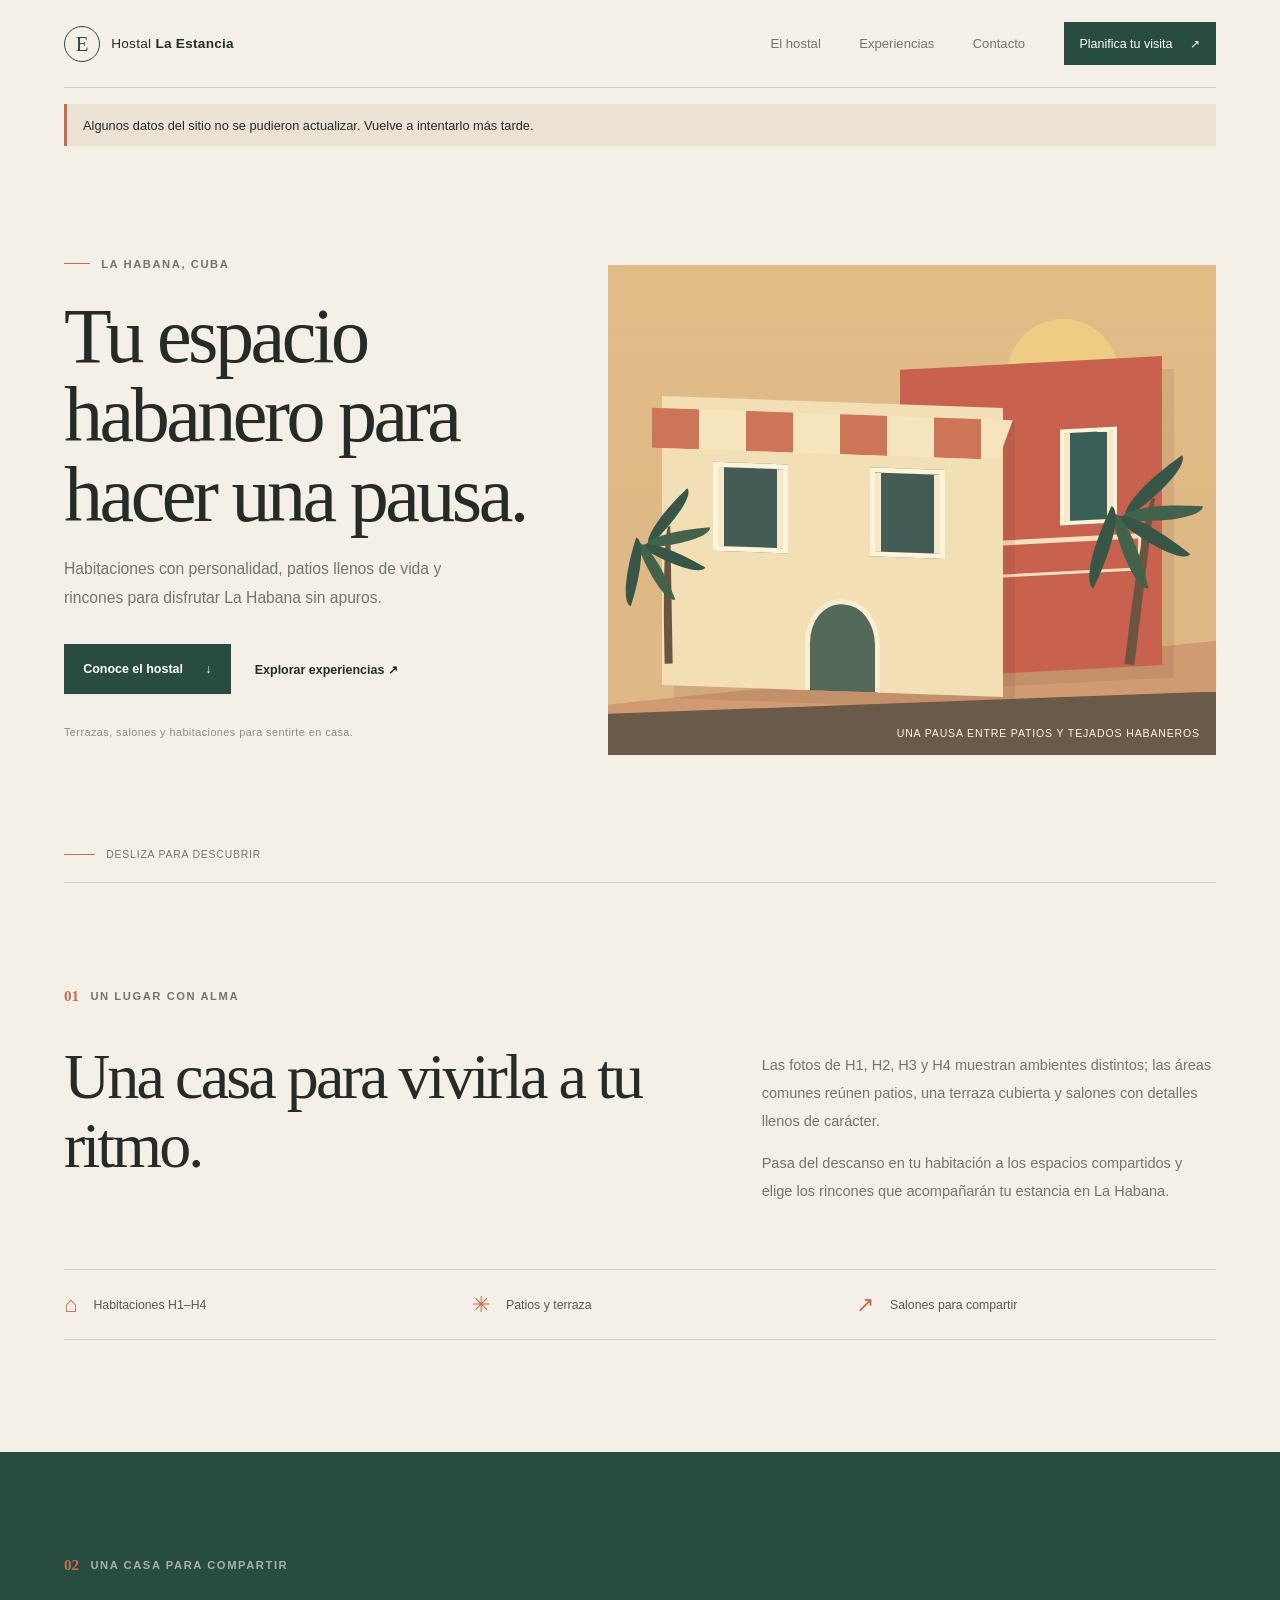
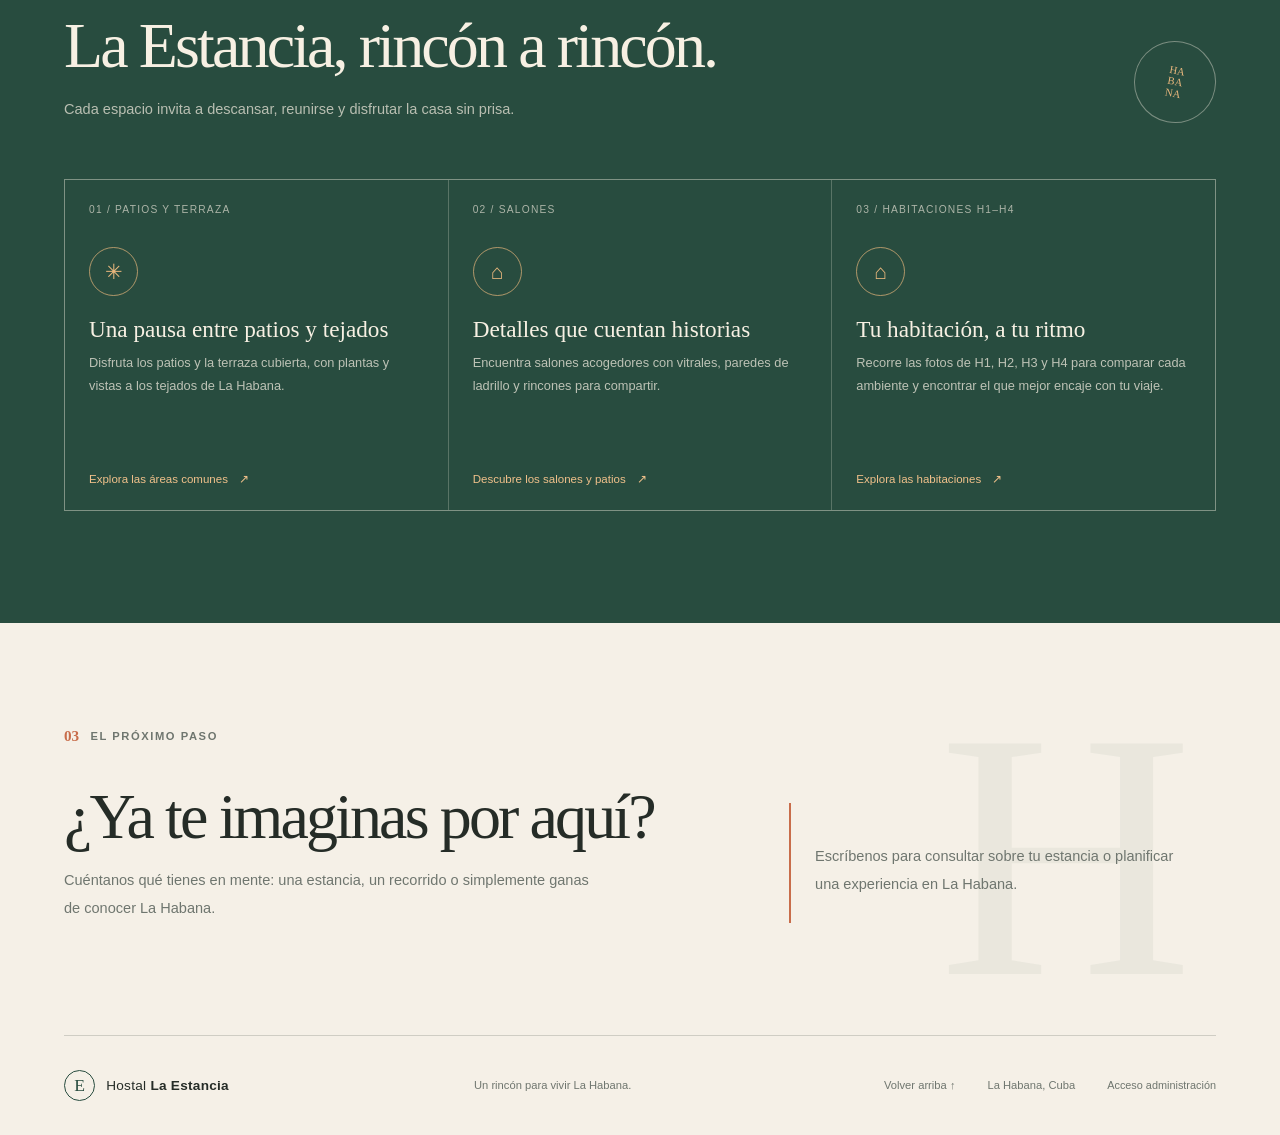
==== commit 14c43432: "feat: Actualizar contenido y estilos en index.html y agregar configuración de Supabase" ====
--- a/index.html
+++ b/index.html
@@ -6,9 +6,9 @@
     <meta name="theme-color" content="#f5f0e7">
     <meta
       name="description"
-      content="Descubre Hostal La Estancia: un lugar acogedor para alojarte y conocer La Habana con una mirada local."
+      content="Descubre las habitaciones, patios, terraza y salones de Hostal La Estancia, un espacio para descansar y disfrutar La Habana."
     >
-    <title>Hostal La Estancia | Vive La Habana</title>
+    <title>Hostal La Estancia | Habitaciones y espacios en La Habana</title>
     <link rel="stylesheet" href="styles.css">
     <script src="supabase-config.js"></script>
     <script type="module" src="script.js"></script>
@@ -44,19 +44,18 @@
       <section class="hero section-wrap" id="inicio" aria-labelledby="hero-title">
         <div class="hero__copy">
           <p class="eyebrow"><span class="eyebrow__line"></span> La Habana, Cuba</p>
-          <h1 id="hero-title" data-content="hero_title">La ciudad se vive mejor desde casa.</h1>
+          <h1 id="hero-title" data-content="hero_title">Tu espacio habanero para hacer una pausa.</h1>
           <p class="hero__intro" data-content="hero_intro">
-            Un lugar para hacer una pausa, sentir el ritmo de La Habana y descubrir
-            sus historias con una mirada local.
+            Habitaciones con personalidad, patios llenos de vida y rincones para disfrutar La Habana sin apuros.
           </p>
           <div class="hero__actions">
             <a class="button button--dark" href="#estancia">Conoce el hostal <span aria-hidden="true">↓</span></a>
             <a class="text-link" href="#experiencias">Explorar experiencias <span aria-hidden="true">↗</span></a>
           </div>
-          <p class="hero__note" data-content="hero_note">Tu punto de partida para conocer la ciudad.</p>
+          <p class="hero__note" data-content="hero_note">Terrazas, salones y habitaciones para sentirte en casa.</p>
         </div>
         <div class="hero-art" role="img" aria-label="Ilustración de una calle habanera con balcones y palmeras">
-          <img class="hero-art__photo" data-site-image="hero_image_url" alt="Vista de La Habana desde Hostal La Estancia" hidden>
+          <img class="hero-art__photo" data-site-image="hero_image_url" alt="Terraza cubierta de Hostal La Estancia con vistas a los tejados" hidden>
           <div class="hero-art__sun"></div>
           <div class="hero-art__building hero-art__building--back">
             <span class="hero-art__window"></span>
@@ -72,7 +71,7 @@
           <div class="hero-art__palm hero-art__palm--one"><i></i><i></i><i></i><i></i><i></i></div>
           <div class="hero-art__palm hero-art__palm--two"><i></i><i></i><i></i><i></i><i></i></div>
           <div class="hero-art__street"></div>
-          <span class="hero-art__caption">Un rincón para sentirte en casa</span>
+          <span class="hero-art__caption">Una pausa entre patios y tejados habaneros</span>
         </div>
         <a class="scroll-cue" href="#estancia" aria-label="Desplazarse a la sección El hostal">
           <span></span> Desliza para descubrir
@@ -82,72 +81,76 @@
       <section class="intro section-wrap" id="estancia" aria-labelledby="intro-title">
         <div class="section-kicker"><span>01</span> Un lugar con alma</div>
         <div class="intro__content">
-          <h2 id="intro-title" data-content="intro_title">Qué bueno que llegaste.</h2>
+          <h2 id="intro-title" data-content="intro_title">Una casa para vivirla a tu ritmo.</h2>
           <div class="intro__text">
             <p data-content="intro_paragraph_1">
-              Hostal La Estancia es una invitación a conocer La Habana sin apuros:
-              disfrutar de un espacio acogedor y encontrar nuevas formas de conectar
-              con la ciudad.
+              Las fotos de H1, H2, H3 y H4 muestran ambientes distintos; las áreas comunes reúnen patios, una terraza cubierta y salones con detalles llenos de carácter.
             </p>
             <p data-content="intro_paragraph_2">
-              Ya sea tu primera visita o una vuelta esperada, aquí empieza una
-              experiencia hecha a tu ritmo.
+              Pasa del descanso en tu habitación a los espacios compartidos y elige los rincones que acompañarán tu estancia en La Habana.
             </p>
           </div>
         </div>
         <div class="values-strip">
-          <div><span class="value-icon" aria-hidden="true">⌂</span><span>Un espacio para descansar</span></div>
-          <div><span class="value-icon" aria-hidden="true">✳</span><span>La ciudad a tu manera</span></div>
-          <div><span class="value-icon" aria-hidden="true">↗</span><span>Mirada local y cercana</span></div>
+          <div><span class="value-icon" aria-hidden="true">⌂</span><span>Habitaciones H1–H4</span></div>
+          <div><span class="value-icon" aria-hidden="true">✳</span><span>Patios y terraza</span></div>
+          <div><span class="value-icon" aria-hidden="true">↗</span><span>Salones para compartir</span></div>
         </div>
       </section>
 
       <section class="gallery section-wrap" id="fotos" aria-labelledby="gallery-title" hidden>
         <div class="section-kicker"><span>+</span> Un vistazo</div>
-        <h2 id="gallery-title">Postales de <em>La Estancia.</em></h2>
+        <h2 id="gallery-title">Espacios para hacer una <em>pausa.</em></h2>
         <div class="gallery__grid">
           <figure class="gallery__item" data-gallery-item hidden>
-            <img data-site-image="room_image_url" alt="Habitación del Hostal La Estancia">
-            <figcaption>Un lugar para descansar</figcaption>
+            <img data-site-image="room_image_url" alt="Habitación H1 de Hostal La Estancia">
+            <figcaption>H1 · Un espacio propio para descansar</figcaption>
           </figure>
           <figure class="gallery__item" data-gallery-item hidden>
-            <img data-site-image="experience_image_url" alt="Experiencia local en La Habana">
-            <figcaption>La ciudad a tu manera</figcaption>
+            <img data-site-image="experience_image_url" alt="Salón compartido con vitral y lámpara de Hostal La Estancia">
+            <figcaption>Áreas comunes · Salones con detalles únicos</figcaption>
           </figure>
         </div>
+        <nav class="gallery__albums" aria-label="Explorar álbumes de fotos">
+          <a href="https://www.flickr.com/photos/204239010@N02/albums/72177720332091047/" target="_blank" rel="noopener">Áreas comunes <span aria-hidden="true">↗</span></a>
+          <a href="https://www.flickr.com/photos/204239010@N02/albums/72177720332111328/" target="_blank" rel="noopener">Habitación H1 <span aria-hidden="true">↗</span></a>
+          <a href="https://www.flickr.com/photos/204239010@N02/albums/72177720332091687/" target="_blank" rel="noopener">Habitación H2 <span aria-hidden="true">↗</span></a>
+          <a href="https://www.flickr.com/photos/204239010@N02/albums/72177720332086035/" target="_blank" rel="noopener">Habitación H3 <span aria-hidden="true">↗</span></a>
+          <a href="https://www.flickr.com/photos/204239010@N02/albums/72177720332119159/" target="_blank" rel="noopener">Habitación H4 <span aria-hidden="true">↗</span></a>
+        </nav>
       </section>
 
       <section class="experiences" id="experiencias" aria-labelledby="experiences-title">
         <div class="section-wrap">
-          <div class="section-kicker section-kicker--light"><span>02</span> Más allá de la estancia</div>
+          <div class="section-kicker section-kicker--light"><span>02</span> Una casa para compartir</div>
           <div class="experiences__heading">
             <div>
-              <h2 id="experiences-title" data-content="experience_title">La Habana, a tu ritmo.</h2>
-              <p data-content="experience_intro">Hay muchas formas de conocerla. Elige por dónde empezar.</p>
+              <h2 id="experiences-title" data-content="experience_title">La Estancia, rincón a rincón.</h2>
+              <p data-content="experience_intro">Cada espacio invita a descansar, reunirse y disfrutar la casa sin prisa.</p>
             </div>
             <span class="experiences__stamp" aria-hidden="true">HA<br>BA<br>NA</span>
           </div>
           <div class="experience-grid">
             <article class="experience-card experience-card--guide">
-              <span class="experience-card__number">01 / GUÍA LOCAL</span>
-              <div class="experience-card__icon" aria-hidden="true">⌖</div>
-              <h3 data-content="guide_title">Historias en cada esquina</h3>
-              <p data-content="guide_description">Recorre la ciudad con una guía local y descubre sus rincones, su historia y su vida cotidiana.</p>
-              <a href="#contacto" class="experience-card__link">Conversemos sobre tu recorrido <span aria-hidden="true">↗</span></a>
+              <span class="experience-card__number">01 / PATIOS Y TERRAZA</span>
+              <div class="experience-card__icon" aria-hidden="true">✳</div>
+              <h3 data-content="guide_title">Una pausa entre patios y tejados</h3>
+              <p data-content="guide_description">Disfruta los patios y la terraza cubierta, con plantas y vistas a los tejados de La Habana.</p>
+              <a href="https://www.flickr.com/photos/204239010@N02/albums/72177720332091047/" target="_blank" rel="noopener" class="experience-card__link">Explora las áreas comunes <span aria-hidden="true">↗</span></a>
             </article>
             <article class="experience-card experience-card--city">
-              <span class="experience-card__number">02 / VIDA HABANERA</span>
-              <div class="experience-card__icon" aria-hidden="true">✳</div>
-              <h3 data-content="local_title">La ciudad como un local</h3>
-              <p data-content="local_description">¿Buscas recomendaciones para tu visita? Te ayudamos a encontrar tu propio ritmo en La Habana.</p>
-              <a href="#contacto" class="experience-card__link">Cuéntanos qué te interesa <span aria-hidden="true">↗</span></a>
+              <span class="experience-card__number">02 / SALONES</span>
+              <div class="experience-card__icon" aria-hidden="true">⌂</div>
+              <h3 data-content="local_title">Detalles que cuentan historias</h3>
+              <p data-content="local_description">Encuentra salones acogedores con vitrales, paredes de ladrillo y rincones para compartir.</p>
+              <a href="https://www.flickr.com/photos/204239010@N02/albums/72177720332091047/" target="_blank" rel="noopener" class="experience-card__link">Descubre los salones y patios <span aria-hidden="true">↗</span></a>
             </article>
             <article class="experience-card experience-card--stay">
-              <span class="experience-card__number">03 / TU ESTANCIA</span>
+              <span class="experience-card__number">03 / HABITACIONES H1–H4</span>
               <div class="experience-card__icon" aria-hidden="true">⌂</div>
-              <h3 data-content="stay_title">Un lugar donde volver</h3>
-              <p data-content="stay_description">Haz de La Estancia tu punto de partida para descansar y planear cada día a tu manera.</p>
-              <a href="#contacto" class="experience-card__link">Consulta sobre tu estancia <span aria-hidden="true">↗</span></a>
+              <h3 data-content="stay_title">Tu habitación, a tu ritmo</h3>
+              <p data-content="stay_description">Recorre las fotos de H1, H2, H3 y H4 para comparar cada ambiente y encontrar el que mejor encaje con tu viaje.</p>
+              <a href="https://www.flickr.com/photos/204239010@N02/albums/72177720332111328/" target="_blank" rel="noopener" class="experience-card__link">Explora las habitaciones <span aria-hidden="true">↗</span></a>
             </article>
           </div>
         </div>
@@ -178,7 +181,7 @@
         <span class="brand__mark" aria-hidden="true">E</span>
         <span class="brand__name">Hostal <strong>La Estancia</strong></span>
       </a>
-      <p>Un rincón para sentir La Habana.</p>
+      <p>Un rincón para vivir La Habana.</p>
       <a class="footer-top" href="#inicio">Volver arriba ↑</a>
       <span class="footer-copy" data-content="address">La Habana, Cuba</span>
       <a class="footer-admin" href="admin.html">Acceso administración</a>
--- a/styles.css
+++ b/styles.css
@@ -524,6 +524,24 @@
   font-size: 0.75rem;
 }
 
+.gallery__albums {
+  display: flex;
+  flex-wrap: wrap;
+  gap: 0.65rem 1.4rem;
+  margin-top: 1.25rem;
+}
+
+.gallery__albums a {
+  color: var(--muted);
+  font-size: 0.72rem;
+  text-decoration: none;
+  transition: color 160ms ease;
+}
+
+.gallery__albums a:hover {
+  color: var(--orange);
+}
+
 .site-status:not([hidden]) {
   margin-block: 1rem;
   padding: 0.85rem 1rem;
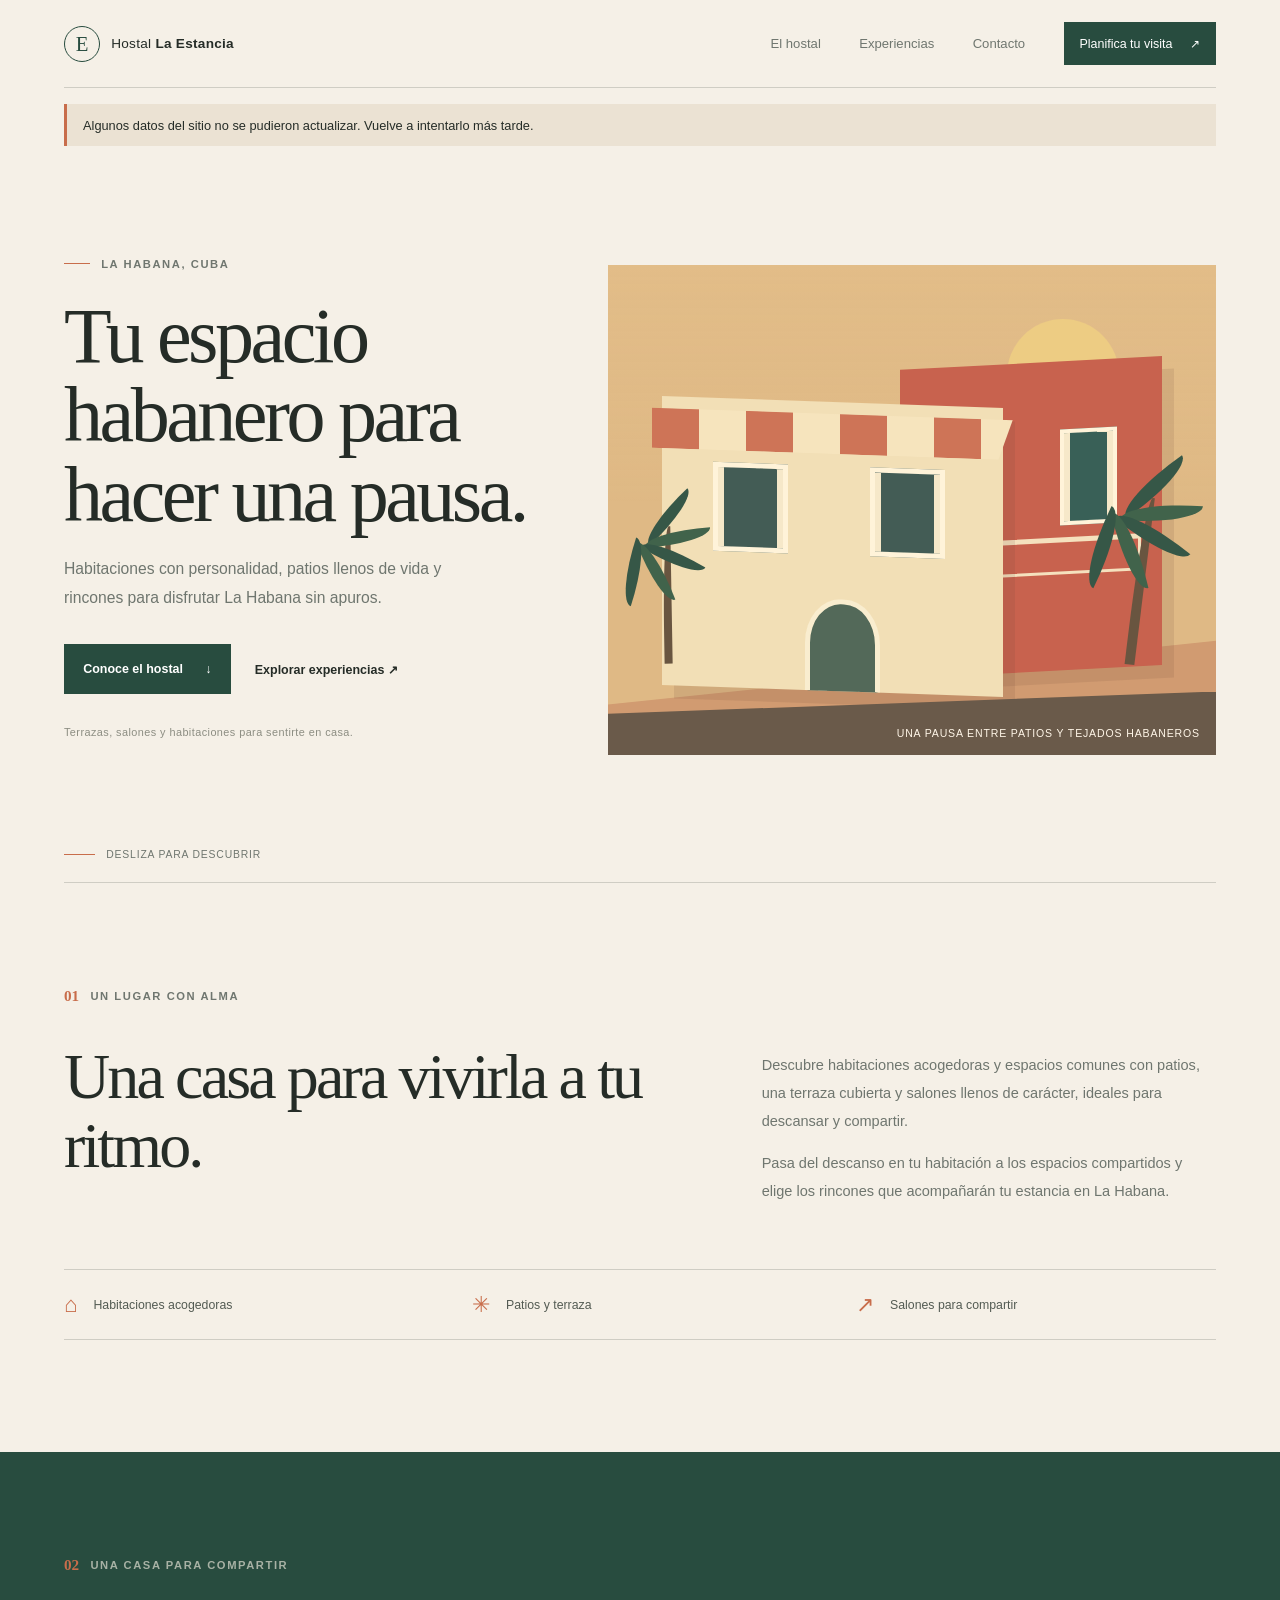
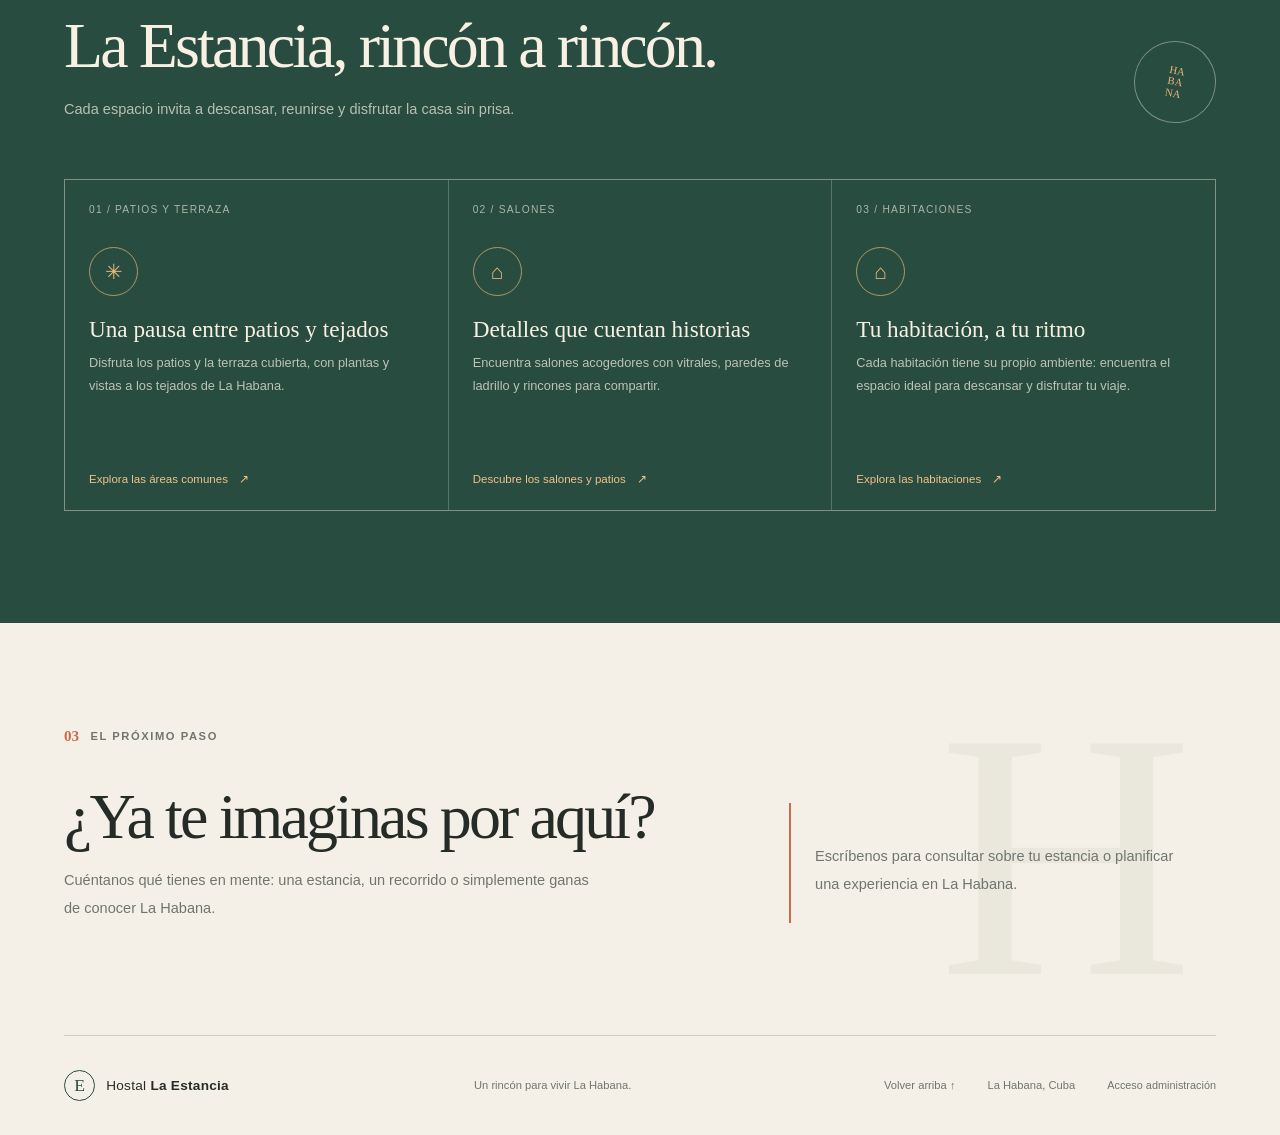
==== commit b60a4e3f: "feat: Mejorar descripciones y nombres de habitaciones en index.html" ====
--- a/index.html
+++ b/index.html
@@ -84,7 +84,7 @@
           <h2 id="intro-title" data-content="intro_title">Una casa para vivirla a tu ritmo.</h2>
           <div class="intro__text">
             <p data-content="intro_paragraph_1">
-              Las fotos de H1, H2, H3 y H4 muestran ambientes distintos; las áreas comunes reúnen patios, una terraza cubierta y salones con detalles llenos de carácter.
+              Descubre habitaciones acogedoras y espacios comunes con patios, una terraza cubierta y salones llenos de carácter, ideales para descansar y compartir.
             </p>
             <p data-content="intro_paragraph_2">
               Pasa del descanso en tu habitación a los espacios compartidos y elige los rincones que acompañarán tu estancia en La Habana.
@@ -92,7 +92,7 @@
           </div>
         </div>
         <div class="values-strip">
-          <div><span class="value-icon" aria-hidden="true">⌂</span><span>Habitaciones H1–H4</span></div>
+          <div><span class="value-icon" aria-hidden="true">⌂</span><span>Habitaciones acogedoras</span></div>
           <div><span class="value-icon" aria-hidden="true">✳</span><span>Patios y terraza</span></div>
           <div><span class="value-icon" aria-hidden="true">↗</span><span>Salones para compartir</span></div>
         </div>
@@ -103,8 +103,8 @@
         <h2 id="gallery-title">Espacios para hacer una <em>pausa.</em></h2>
         <div class="gallery__grid">
           <figure class="gallery__item" data-gallery-item hidden>
-            <img data-site-image="room_image_url" alt="Habitación H1 de Hostal La Estancia">
-            <figcaption>H1 · Un espacio propio para descansar</figcaption>
+            <img data-site-image="room_image_url" alt="Habitación de Hostal La Estancia">
+            <figcaption>Un espacio propio para descansar</figcaption>
           </figure>
           <figure class="gallery__item" data-gallery-item hidden>
             <img data-site-image="experience_image_url" alt="Salón compartido con vitral y lámpara de Hostal La Estancia">
@@ -113,10 +113,10 @@
         </div>
         <nav class="gallery__albums" aria-label="Explorar álbumes de fotos">
           <a href="https://www.flickr.com/photos/204239010@N02/albums/72177720332091047/" target="_blank" rel="noopener">Áreas comunes <span aria-hidden="true">↗</span></a>
-          <a href="https://www.flickr.com/photos/204239010@N02/albums/72177720332111328/" target="_blank" rel="noopener">Habitación H1 <span aria-hidden="true">↗</span></a>
-          <a href="https://www.flickr.com/photos/204239010@N02/albums/72177720332091687/" target="_blank" rel="noopener">Habitación H2 <span aria-hidden="true">↗</span></a>
-          <a href="https://www.flickr.com/photos/204239010@N02/albums/72177720332086035/" target="_blank" rel="noopener">Habitación H3 <span aria-hidden="true">↗</span></a>
-          <a href="https://www.flickr.com/photos/204239010@N02/albums/72177720332119159/" target="_blank" rel="noopener">Habitación H4 <span aria-hidden="true">↗</span></a>
+          <a href="https://www.flickr.com/photos/204239010@N02/albums/72177720332111328/" target="_blank" rel="noopener">Habitación 1 <span aria-hidden="true">↗</span></a>
+          <a href="https://www.flickr.com/photos/204239010@N02/albums/72177720332091687/" target="_blank" rel="noopener">Habitación 2 <span aria-hidden="true">↗</span></a>
+          <a href="https://www.flickr.com/photos/204239010@N02/albums/72177720332086035/" target="_blank" rel="noopener">Habitación 3 <span aria-hidden="true">↗</span></a>
+          <a href="https://www.flickr.com/photos/204239010@N02/albums/72177720332119159/" target="_blank" rel="noopener">Habitación 4 <span aria-hidden="true">↗</span></a>
         </nav>
       </section>
 
@@ -146,10 +146,10 @@
               <a href="https://www.flickr.com/photos/204239010@N02/albums/72177720332091047/" target="_blank" rel="noopener" class="experience-card__link">Descubre los salones y patios <span aria-hidden="true">↗</span></a>
             </article>
             <article class="experience-card experience-card--stay">
-              <span class="experience-card__number">03 / HABITACIONES H1–H4</span>
+              <span class="experience-card__number">03 / HABITACIONES</span>
               <div class="experience-card__icon" aria-hidden="true">⌂</div>
               <h3 data-content="stay_title">Tu habitación, a tu ritmo</h3>
-              <p data-content="stay_description">Recorre las fotos de H1, H2, H3 y H4 para comparar cada ambiente y encontrar el que mejor encaje con tu viaje.</p>
+              <p data-content="stay_description">Cada habitación tiene su propio ambiente: encuentra el espacio ideal para descansar y disfrutar tu viaje.</p>
               <a href="https://www.flickr.com/photos/204239010@N02/albums/72177720332111328/" target="_blank" rel="noopener" class="experience-card__link">Explora las habitaciones <span aria-hidden="true">↗</span></a>
             </article>
           </div>
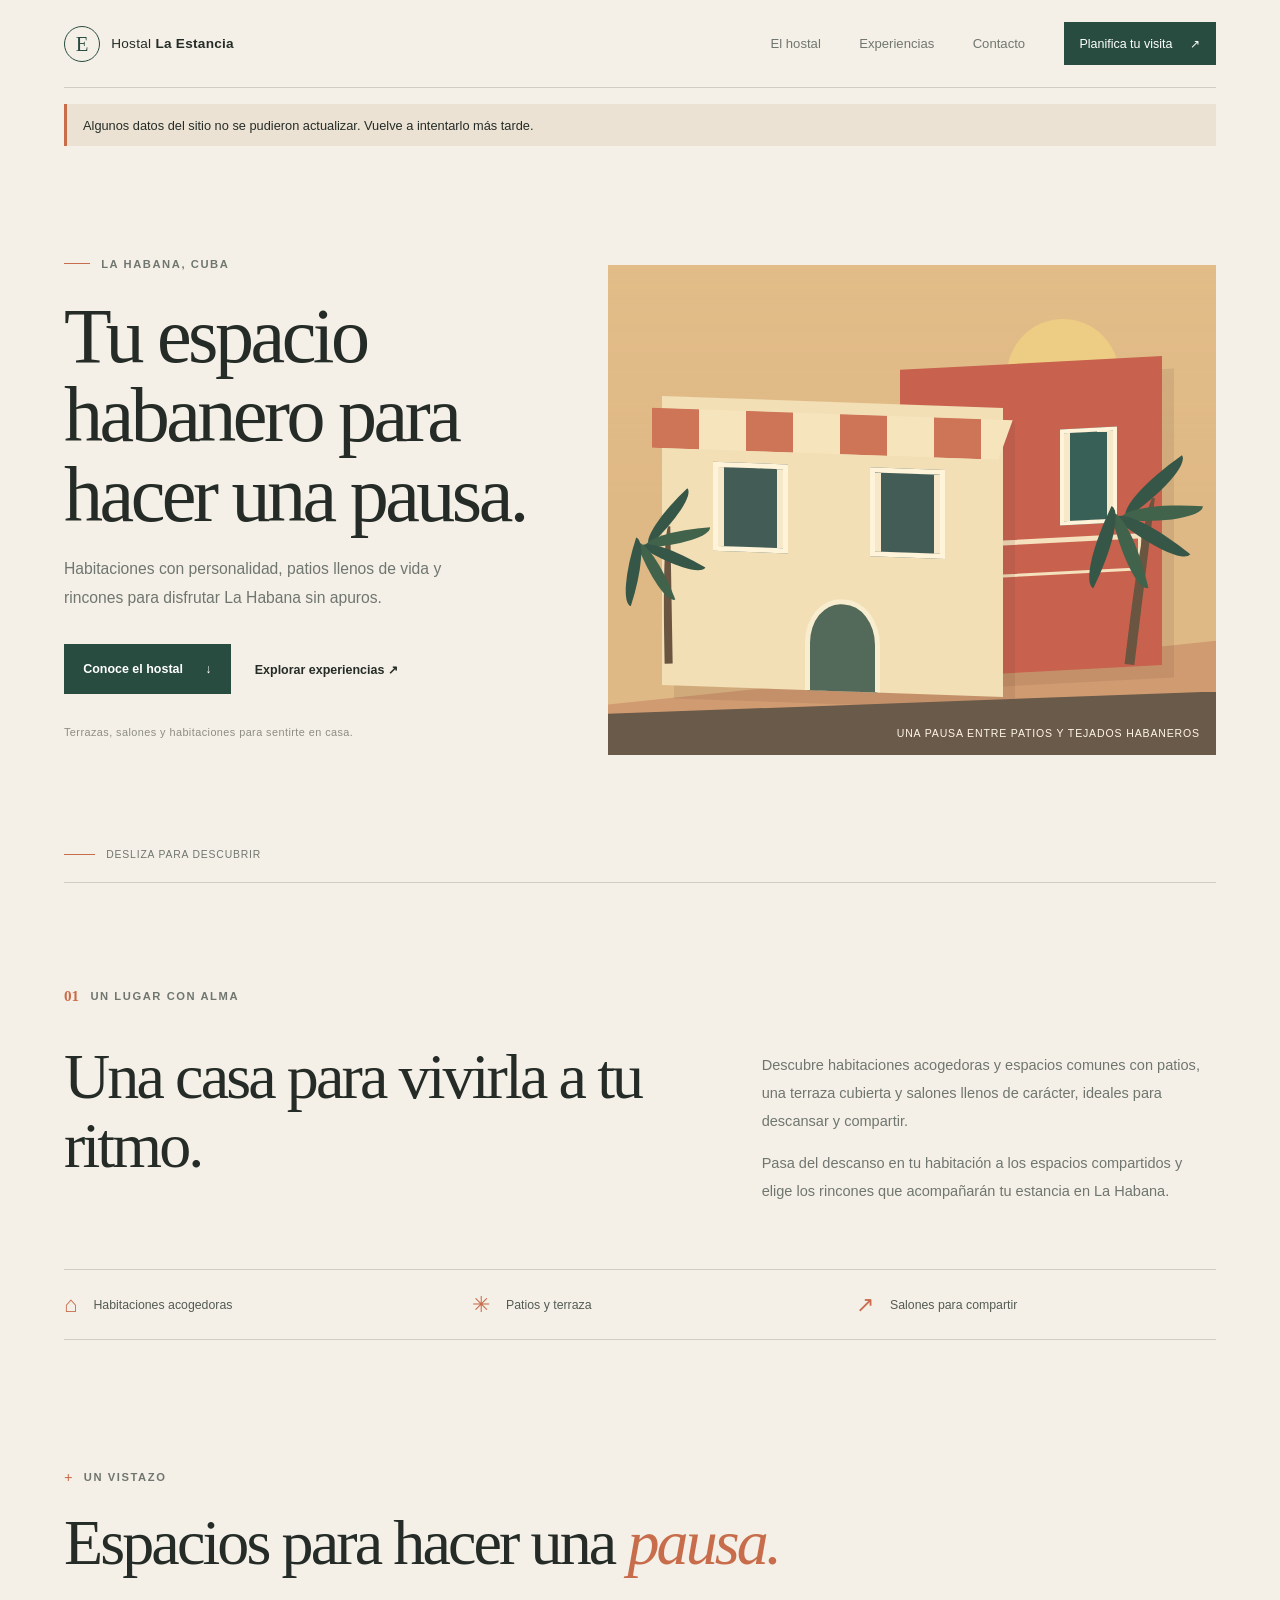
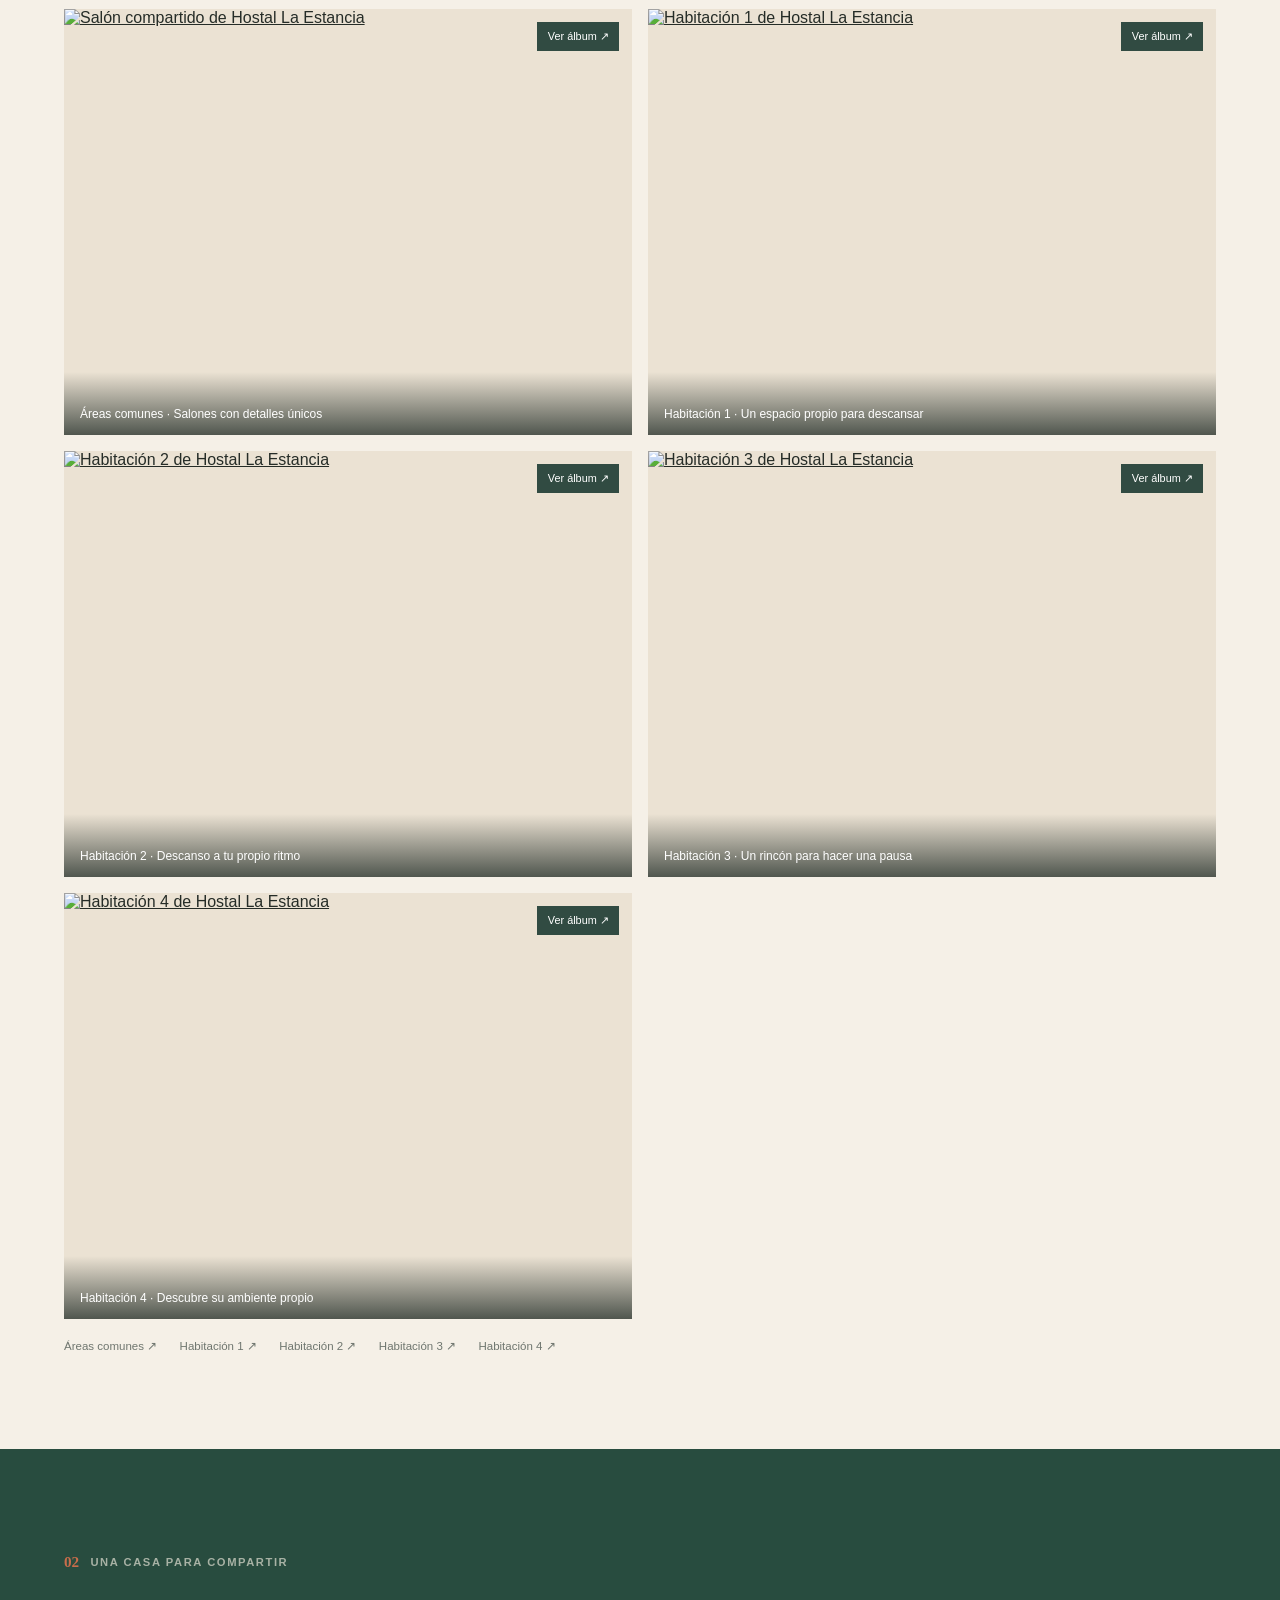
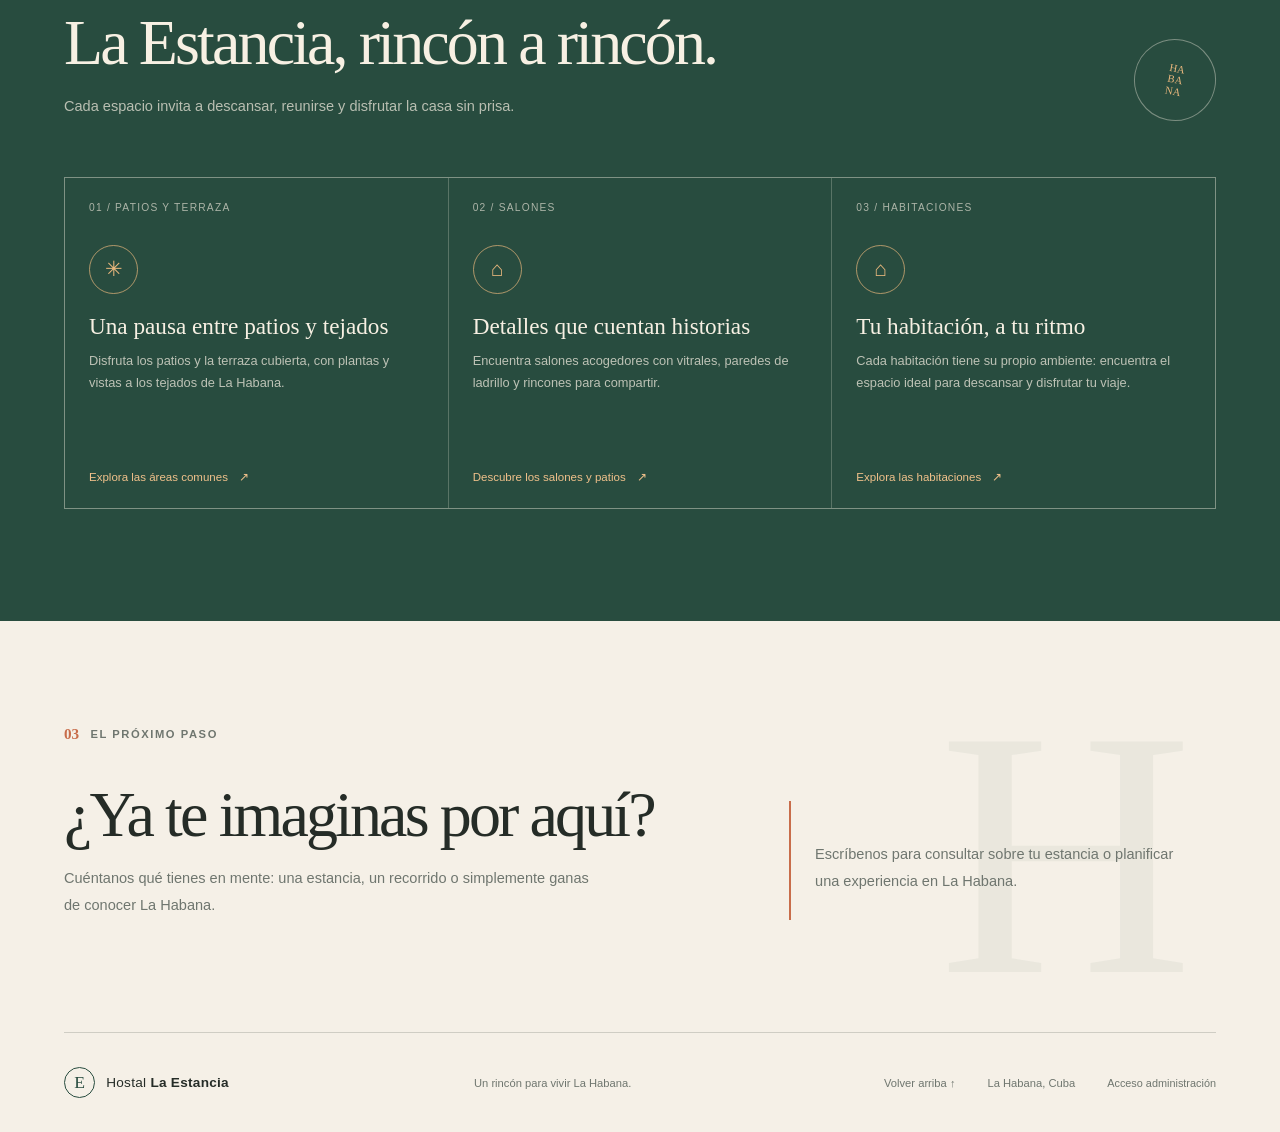
==== commit dfd6a530: "feat: Actualizar README y mejorar la galería de imágenes en index.html, script.js y styles.css" ====
--- a/index.html
+++ b/index.html
@@ -55,7 +55,7 @@
           <p class="hero__note" data-content="hero_note">Terrazas, salones y habitaciones para sentirte en casa.</p>
         </div>
         <div class="hero-art" role="img" aria-label="Ilustración de una calle habanera con balcones y palmeras">
-          <img class="hero-art__photo" data-site-image="hero_image_url" alt="Terraza cubierta de Hostal La Estancia con vistas a los tejados" hidden>
+          <img class="hero-art__photo" data-site-image="hero_image_url" alt="Espacio de Hostal La Estancia en La Habana" hidden>
           <div class="hero-art__sun"></div>
           <div class="hero-art__building hero-art__building--back">
             <span class="hero-art__window"></span>
@@ -98,17 +98,44 @@
         </div>
       </section>
 
-      <section class="gallery section-wrap" id="fotos" aria-labelledby="gallery-title" hidden>
+      <section class="gallery section-wrap" id="fotos" aria-labelledby="gallery-title">
         <div class="section-kicker"><span>+</span> Un vistazo</div>
         <h2 id="gallery-title">Espacios para hacer una <em>pausa.</em></h2>
         <div class="gallery__grid">
-          <figure class="gallery__item" data-gallery-item hidden>
-            <img data-site-image="room_image_url" alt="Habitación de Hostal La Estancia">
-            <figcaption>Un espacio propio para descansar</figcaption>
-          </figure>
-          <figure class="gallery__item" data-gallery-item hidden>
-            <img data-site-image="experience_image_url" alt="Salón compartido con vitral y lámpara de Hostal La Estancia">
+          <figure class="gallery__item" data-gallery-item>
+            <a class="gallery__photo-link" href="https://www.flickr.com/photos/204239010@N02/albums/72177720332091047/" target="_blank" rel="noopener" aria-label="Abrir el álbum de áreas comunes en Flickr">
+              <img src="https://live.staticflickr.com/65535/55104067973_275fc98bef_b.jpg" data-site-image="experience_image_url" alt="Salón compartido de Hostal La Estancia" loading="lazy" decoding="async">
+              <span class="gallery__album-cta" aria-hidden="true">Ver álbum ↗</span>
+            </a>
             <figcaption>Áreas comunes · Salones con detalles únicos</figcaption>
+          </figure>
+          <figure class="gallery__item" data-gallery-item>
+            <a class="gallery__photo-link" href="https://www.flickr.com/photos/204239010@N02/albums/72177720332111328/" target="_blank" rel="noopener" aria-label="Abrir el álbum de la habitación 1 en Flickr">
+              <img src="https://live.staticflickr.com/65535/55104185084_6c504bd558_c.jpg" data-site-image="room_image_url" alt="Habitación 1 de Hostal La Estancia" loading="lazy" decoding="async">
+              <span class="gallery__album-cta" aria-hidden="true">Ver álbum ↗</span>
+            </a>
+            <figcaption>Habitación 1 · Un espacio propio para descansar</figcaption>
+          </figure>
+          <figure class="gallery__item" data-gallery-item>
+            <a class="gallery__photo-link" href="https://www.flickr.com/photos/204239010@N02/albums/72177720332091687/" target="_blank" rel="noopener" aria-label="Abrir el álbum de la habitación 2 en Flickr">
+              <img src="https://live.staticflickr.com/65535/55104128468_4bdc239f3d_b.jpg" alt="Habitación 2 de Hostal La Estancia" loading="lazy" decoding="async">
+              <span class="gallery__album-cta" aria-hidden="true">Ver álbum ↗</span>
+            </a>
+            <figcaption>Habitación 2 · Descanso a tu propio ritmo</figcaption>
+          </figure>
+          <figure class="gallery__item" data-gallery-item>
+            <a class="gallery__photo-link" href="https://www.flickr.com/photos/204239010@N02/albums/72177720332086035/" target="_blank" rel="noopener" aria-label="Abrir el álbum de la habitación 3 en Flickr">
+              <img src="https://live.staticflickr.com/65535/55103922531_95cf954d85_c.jpg" alt="Habitación 3 de Hostal La Estancia" loading="lazy" decoding="async">
+              <span class="gallery__album-cta" aria-hidden="true">Ver álbum ↗</span>
+            </a>
+            <figcaption>Habitación 3 · Un rincón para hacer una pausa</figcaption>
+          </figure>
+          <figure class="gallery__item" data-gallery-item>
+            <a class="gallery__photo-link" href="https://www.flickr.com/photos/204239010@N02/albums/72177720332119159/" target="_blank" rel="noopener" aria-label="Abrir el álbum de la habitación 4 en Flickr">
+              <img src="https://live.staticflickr.com/65535/55103043167_a19c370136_b.jpg" alt="Habitación 4 de Hostal La Estancia" loading="lazy" decoding="async">
+              <span class="gallery__album-cta" aria-hidden="true">Ver álbum ↗</span>
+            </a>
+            <figcaption>Habitación 4 · Descubre su ambiente propio</figcaption>
           </figure>
         </div>
         <nav class="gallery__albums" aria-label="Explorar álbumes de fotos">
--- a/styles.css
+++ b/styles.css
@@ -499,10 +499,17 @@
 
 .gallery__item {
   position: relative;
+  aspect-ratio: 4 / 3;
   min-height: 260px;
   margin: 0;
   overflow: hidden;
   background: var(--paper-deep);
+}
+
+.gallery__photo-link {
+  position: absolute;
+  inset: 0;
+  display: block;
 }
 
 .gallery__item img {
@@ -511,10 +518,27 @@
   height: 100%;
   min-height: 260px;
   object-fit: cover;
+  transition: transform 240ms ease;
+}
+
+.gallery__photo-link:hover img,
+.gallery__photo-link:focus-visible img {
+  transform: scale(1.035);
+}
+
+.gallery__album-cta {
+  position: absolute;
+  top: 0.8rem;
+  right: 0.8rem;
+  padding: 0.5rem 0.65rem;
+  background: rgba(25, 55, 46, 0.88);
+  color: #fff;
+  font-size: 0.68rem;
 }
 
 .gallery__item figcaption {
   position: absolute;
+  z-index: 1;
   right: 0;
   bottom: 0;
   left: 0;
